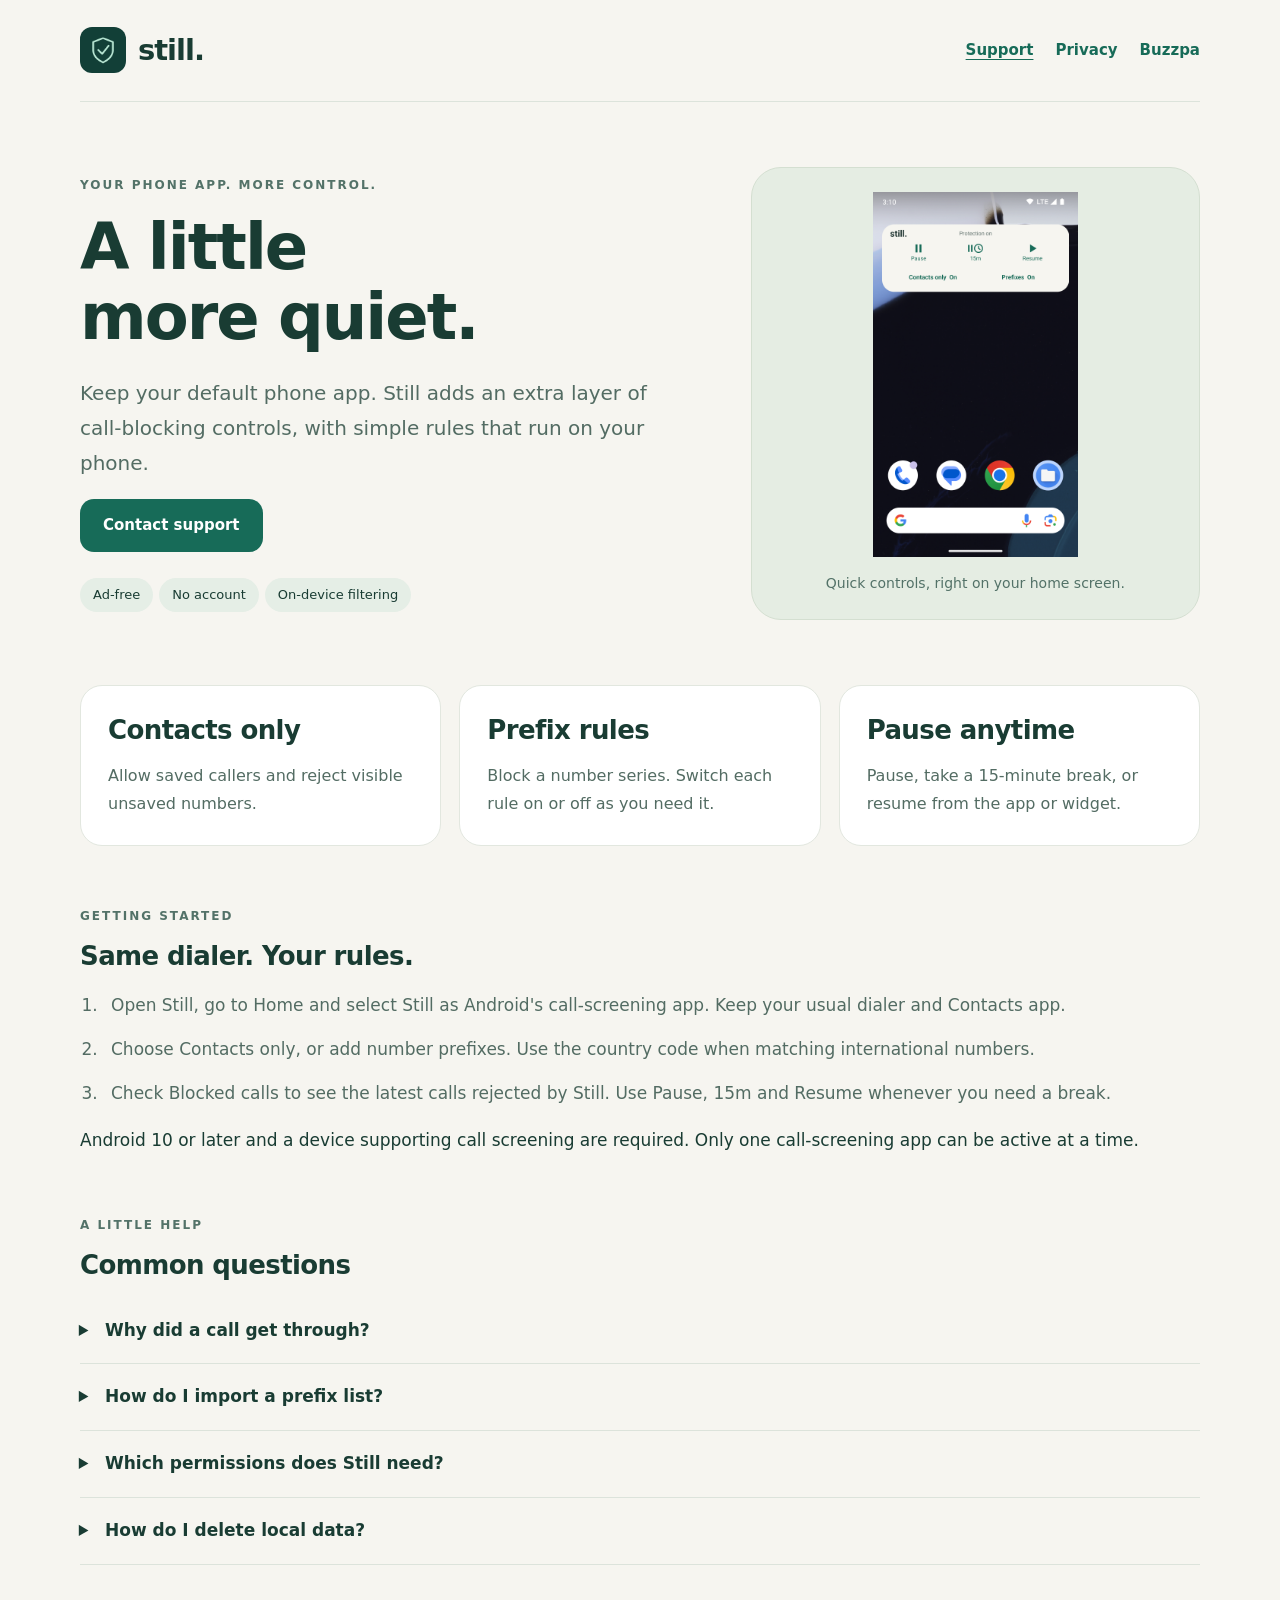
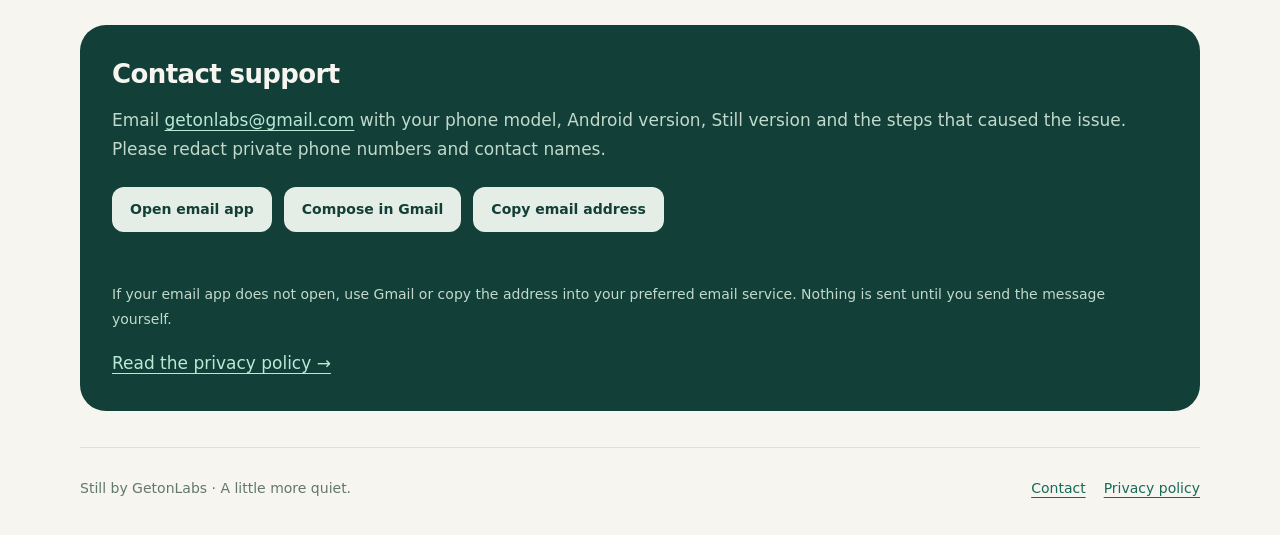
==== index.html @ 23f4f58e "Add Buzzpa support and privacy pages alongside Still" ====
<!doctype html>
<html lang="en"><head><meta charset="utf-8"><meta name="viewport" content="width=device-width,initial-scale=1">
<title>Still Support | GetonLabs</title><meta name="description" content="Still adds private, ad-free call-blocking controls alongside your usual phone app."><link rel="icon" href="assets/still-icon.png"><link rel="stylesheet" href="assets/site.css"></head>
<body><a class="skip" href="#main">Skip to content</a><div class="wrap"><header class="header"><a class="brand" href="index.html"><img src="assets/still-icon.png" alt="" width="46" height="46">still.</a><nav aria-label="Main navigation"><a href="index.html" aria-current="page">Support</a><a href="privacy-policy.html">Privacy</a><a href="buzzpa/">Buzzpa</a></nav></header><main id="main"><section class="hero"><div><div class="eyebrow">Your phone app. More control.</div><h1>A little<br>more quiet.</h1><p class="lead">Keep your default phone app. Still adds an extra layer of call-blocking controls, with simple rules that run on your phone.</p><a class="button" href="#support">Contact support</a><div style="margin-top:20px"><span class="pill">Ad-free</span><span class="pill">No account</span><span class="pill">On-device filtering</span></div></div><figure class="phone" style="margin:0"><img src="assets/widget.png" alt="Still on an Android home screen, with pause, 15-minute pause, resume and filtering switches in its widget." width="1080" height="1920"><figcaption><p>Quick controls, right on your home screen.</p></figcaption></figure></section>
<section class="cards" aria-label="Blocking controls"><article class="card"><h2>Contacts only</h2><p>Allow saved callers and reject visible unsaved numbers.</p></article><article class="card"><h2>Prefix rules</h2><p>Block a number series. Switch each rule on or off as you need it.</p></article><article class="card"><h2>Pause anytime</h2><p>Pause, take a 15-minute break, or resume from the app or widget.</p></article></section>
<section class="section"><div class="eyebrow">Getting started</div><h2 style="margin-top:12px">Same dialer. Your rules.</h2><ol class="steps"><li>Open Still, go to Home and select Still as Android's call-screening app. Keep your usual dialer and Contacts app.</li><li>Choose Contacts only, or add number prefixes. Use the country code when matching international numbers.</li><li>Check Blocked calls to see the latest calls rejected by Still. Use Pause, 15m and Resume whenever you need a break.</li></ol><p>Android 10 or later and a device supporting call screening are required. Only one call-screening app can be active at a time.</p></section>
<section class="section"><div class="eyebrow">A little help</div><h2 style="margin-top:12px">Common questions</h2>
<details><summary>Why did a call get through?</summary><p>Check that Still holds the call-screening role, protection is not paused, Prefix mode and the matching rule are enabled, and the number format matches. Hidden caller IDs are not evaluated. Saved contacts stay allowed unless you opt into applying prefixes to them; failed contact lookups allow the call.</p></details>
<details><summary>How do I import a prefix list?</summary><p>Use Import prefixes, or open a JSON attachment with Still. Review the entries before confirming. Enable all new prefixes is off by default. Importing never switches global Prefix mode on.</p></details>
<details><summary>Which permissions does Still need?</summary><p>Contacts access is optional for the number tester and saved-contact rules. Notification permission is optional for the control card. Still does not request Internet, storage, SMS or system call-log access.</p></details>
<details><summary>How do I delete local data?</summary><p>Clear blocked-call history in Calls, remove prefixes in Home, or clear Still's storage in Android Settings. Exported attachments must be deleted in the receiving app or folder.</p></details></section>
<section class="support-box" id="support" tabindex="-1"><h2>Contact support</h2><p>Email <a href="mailto:getonlabs@gmail.com">getonlabs@gmail.com</a> with your phone model, Android version, Still version and the steps that caused the issue. Please redact private phone numbers and contact names.</p><div class="contact-actions"><a href="mailto:getonlabs@gmail.com?subject=Still%20support">Open email app</a><a href="https://mail.google.com/mail/?view=cm&amp;fs=1&amp;to=getonlabs%40gmail.com&amp;su=Still%20support" target="_blank" rel="noopener noreferrer">Compose in Gmail</a><button type="button" id="copy-email">Copy email address</button></div><p class="contact-status" id="contact-status" role="status" aria-live="polite"></p><p class="contact-note">If your email app does not open, use Gmail or copy the address into your preferred email service. Nothing is sent until you send the message yourself.</p><a href="privacy-policy.html">Read the privacy policy →</a></section></main><script>
document.getElementById('copy-email').addEventListener('click', async () => {
 const status = document.getElementById('contact-status');
 try { await navigator.clipboard.writeText('getonlabs@gmail.com'); status.textContent = 'Email address copied.'; }
 catch { status.textContent = 'Please select and copy getonlabs@gmail.com above.'; }
});
</script><footer class="footer"><span>Still by GetonLabs · A little more quiet.</span><div><a href="index.html#support">Contact</a><a href="privacy-policy.html">Privacy policy</a></div></footer></div></body></html>
---- assets/site.css ----
*{box-sizing:border-box}html{scroll-behavior:smooth;scroll-padding-top:30px}body{margin:0;background:#f6f5f0;color:#193c33;font:17px/1.75 system-ui,-apple-system,BlinkMacSystemFont,"Segoe UI",sans-serif}a{color:#176b58;text-underline-offset:4px}a:hover{color:#0b493b}a:focus-visible,summary:focus-visible{outline:3px solid #176b58;outline-offset:5px;border-radius:4px}.wrap{width:min(1120px,calc(100% - 48px));margin:auto}.header{display:flex;align-items:center;justify-content:space-between;gap:24px;padding:25px 0;border-bottom:1px solid #dce3db}.brand{display:flex;align-items:center;gap:12px;text-decoration:none;color:#193c33;font-weight:750;font-size:29px;letter-spacing:-1px}.brand img{width:46px;height:46px;border-radius:12px}nav{display:flex;gap:22px;flex-wrap:wrap}nav a{text-decoration:none;font-size:15px;font-weight:600}nav a[aria-current=page]{text-decoration:underline}.eyebrow{font-size:12px;letter-spacing:2px;text-transform:uppercase;font-weight:700;color:#537268}.hero{display:grid;grid-template-columns:1.35fr 1fr;gap:64px;align-items:center;padding:65px 0}h1{font-size:clamp(38px,5.3vw,64px);line-height:1.1;letter-spacing:-2px;margin:16px 0 24px;font-weight:700}h2{font-size:26px;line-height:1.35;letter-spacing:-.6px;margin:0 0 14px}h3{font-size:19px;line-height:1.4;margin:0 0 10px}p{margin:0 0 18px}.lead{font-size:20px;color:#536c63;max-width:600px}.button{display:inline-flex;justify-content:center;align-items:center;background:#176b58;color:white;text-decoration:none;padding:13px 23px;border-radius:14px;font-weight:600;font-size:15px}.button:hover{background:#114d40;color:white}.pill{display:inline-block;background:#e5eee6;padding:6px 13px;border-radius:99px;font-size:13px;margin:6px 6px 0 0}.phone{background:#e5ede3;border:1px solid #d4dfd1;border-radius:30px;padding:24px;text-align:center}.phone img{max-width:100%;height:365px;object-fit:contain;border-radius:20px;display:block;margin:0 auto 14px}.phone p{font-size:14px;margin:0;color:#537268}.cards{display:grid;grid-template-columns:repeat(3,1fr);gap:18px;margin-bottom:60px}.card{background:white;border:1px solid #e2e7df;border-radius:22px;padding:27px}.card p{font-size:16px;color:#536c63;margin-bottom:0}.section{margin:0 0 60px}.steps{padding-left:23px;color:#536c63}.steps li{padding-left:8px;margin-bottom:14px}.support-box{background:#123f37;color:#f6f5f0;border-radius:26px;padding:32px;margin:36px 0}.support-box p{color:#c2d9cc}.support-box a{color:#bbE9d6;overflow-wrap:anywhere}.contact-actions{display:flex;flex-wrap:wrap;gap:12px;margin:22px 0 12px}.contact-actions a,.contact-actions button{font:600 14px/1.5 system-ui,sans-serif;color:#123f37;background:#e5eee6;border:0;border-radius:12px;padding:12px 18px;text-decoration:none;cursor:pointer}.contact-actions button:focus-visible{outline:3px solid #bbe9d6;outline-offset:4px}.support-box .contact-status{font-size:14px;min-height:24px;margin-bottom:14px}.support-box .contact-note{font-size:14px}details{border-bottom:1px solid #dce3db;padding:18px 0}summary{cursor:pointer;font-weight:650;list-style-position:outside;margin-left:18px;padding-left:7px}details p{margin:16px 0 0;color:#536c63;max-width:850px}.page-title{padding:55px 0 35px;max-width:830px}.page-title h1{font-size:clamp(36px,5vw,52px)}.policy-layout{display:grid;grid-template-columns:250px minmax(0,1fr);gap:60px;padding-bottom:50px}.toc{align-self:start;background:#e9efe6;border-radius:20px;padding:25px;position:sticky;top:24px}.toc h2{font-size:15px;margin-bottom:15px}.toc a{display:block;font-size:14px;line-height:1.5;margin:0 0 13px;text-decoration:none}.policy section{margin-bottom:40px;scroll-margin-top:30px}.policy p{color:#425e53;overflow-wrap:anywhere}.policy h2{font-size:25px}.policy-intro{border-left:3px solid #176b58;padding-left:20px;margin-bottom:35px}.footer{border-top:1px solid #dce3db;padding:28px 0 35px;display:flex;justify-content:space-between;gap:18px;font-size:14px;color:#63776d}.footer a{margin-left:18px}.skip{position:absolute;left:20px;top:-80px;background:white;padding:10px;z-index:2}.skip:focus{top:10px}@media(max-width:760px){.wrap{width:calc(100% - 36px)}.header{gap:15px;align-items:center}.brand{font-size:24px}.brand img{width:38px;height:38px}nav{gap:14px}nav a{font-size:13px}.hero{grid-template-columns:1fr;gap:30px;padding:42px 0}.hero h1{letter-spacing:-1.5px}.phone img{height:320px}.cards{grid-template-columns:1fr;gap:12px;margin-bottom:42px}.card{padding:23px}.policy-layout{grid-template-columns:1fr;gap:28px}.toc{position:static}.toc a{display:inline-block;margin:0 15px 10px 0}.page-title{padding-top:38px}.footer{flex-direction:column}.footer a{margin:0 18px 0 0}.support-box{padding:25px}.section{margin-bottom:42px}}@media(prefers-reduced-motion:reduce){html{scroll-behavior:auto}}
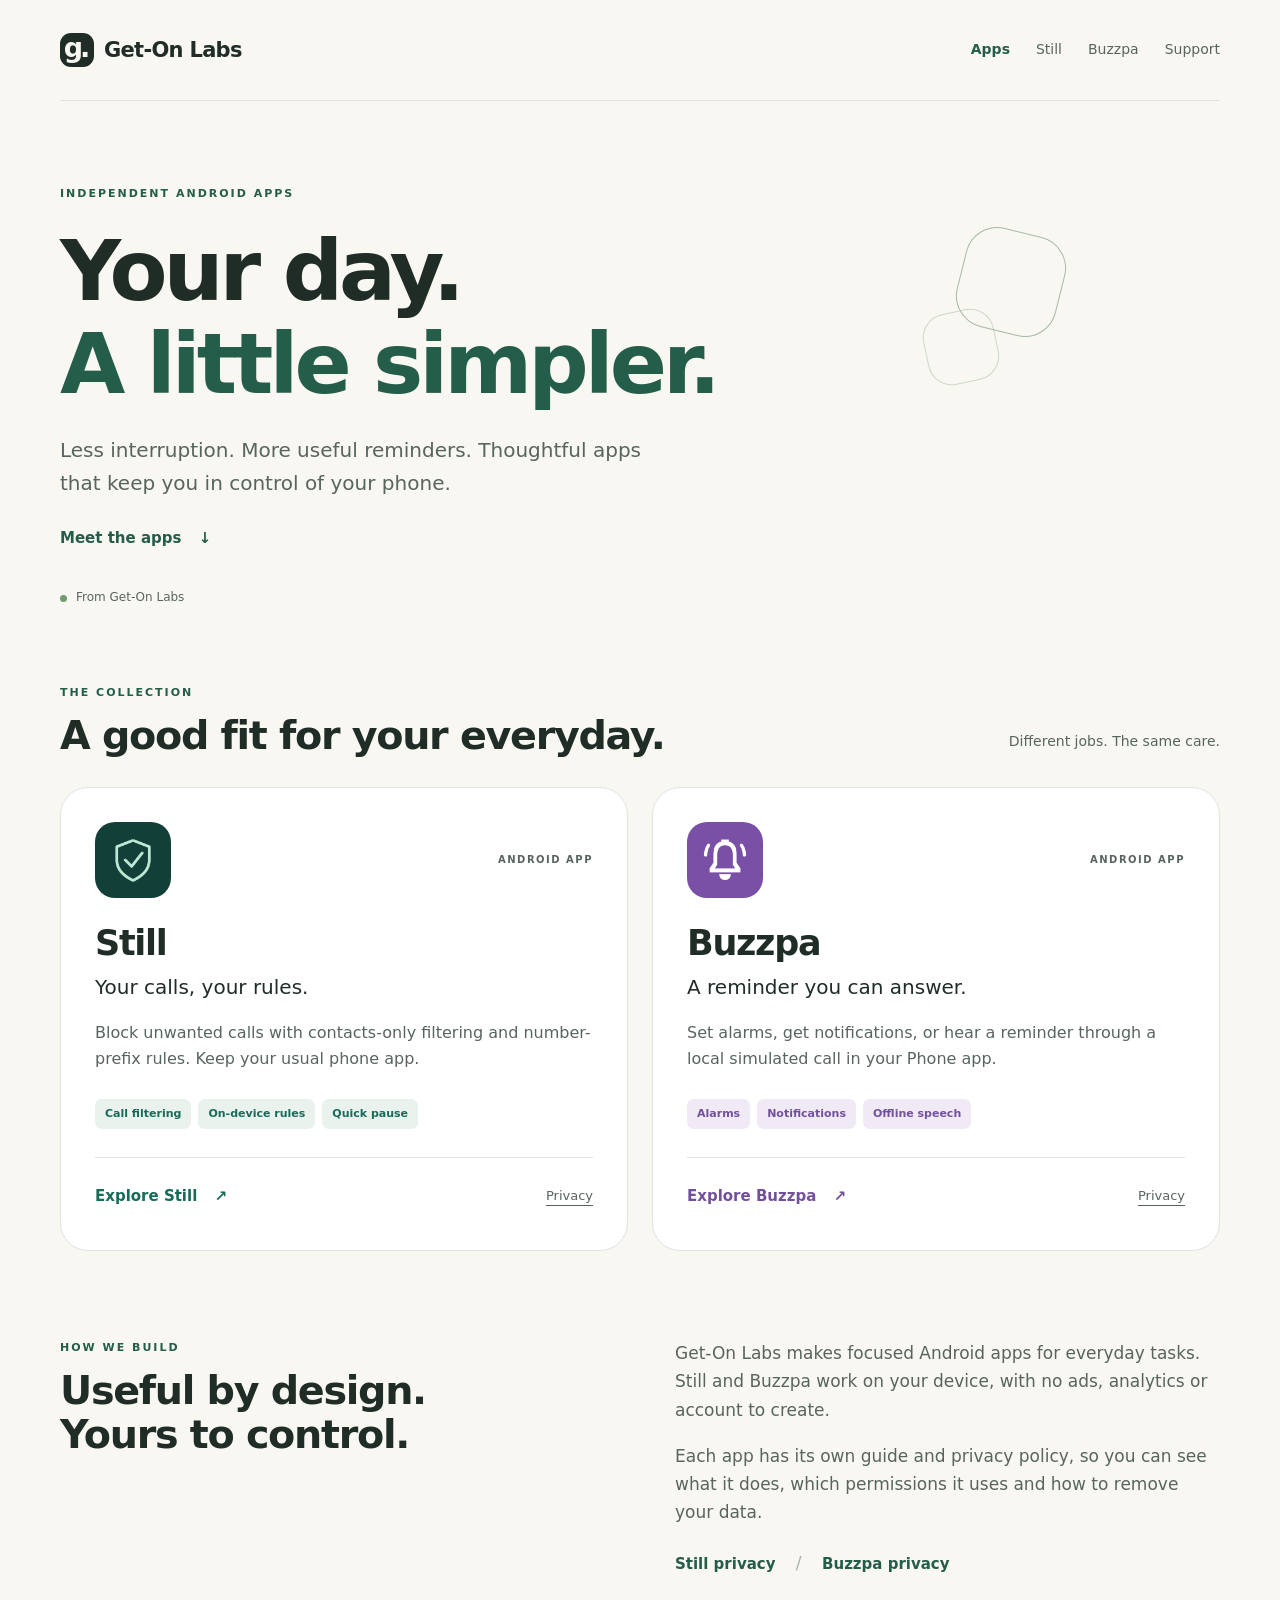
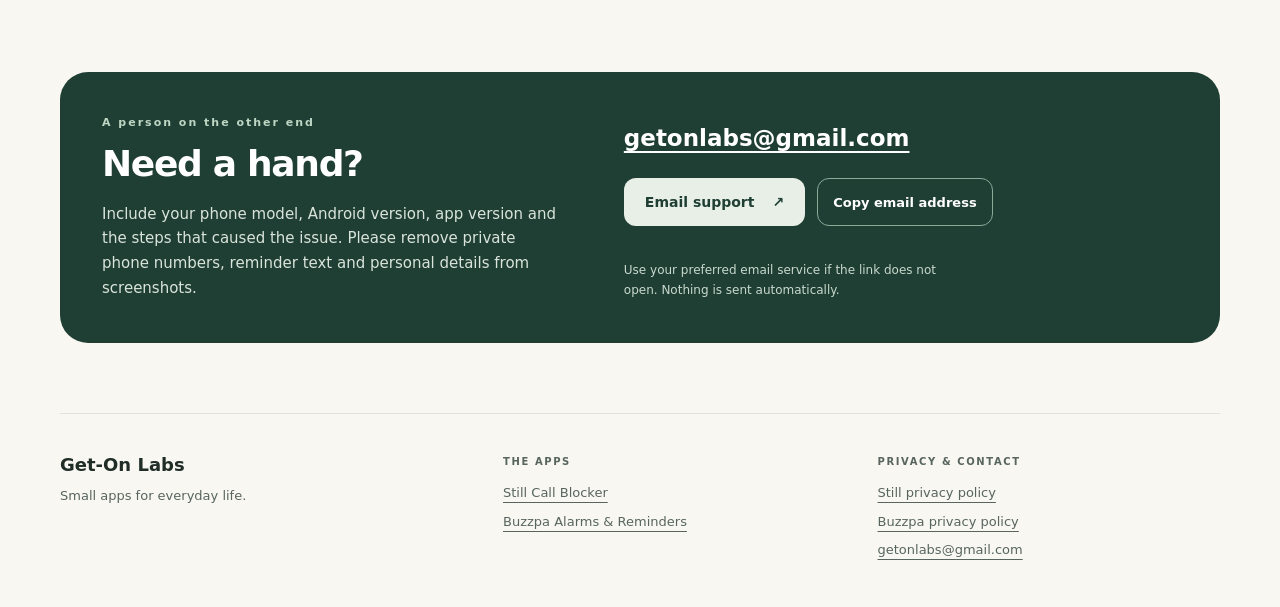
==== commit 6cf164cd: "Create Get-On Labs portfolio with dedicated app and privacy pages" ====
--- a/index.html
+++ b/index.html
@@ -1,18 +1,12 @@
 <!doctype html>
 <html lang="en"><head><meta charset="utf-8"><meta name="viewport" content="width=device-width,initial-scale=1">
-<title>Still Support | GetonLabs</title><meta name="description" content="Still adds private, ad-free call-blocking controls alongside your usual phone app."><link rel="icon" href="assets/still-icon.png"><link rel="stylesheet" href="assets/site.css"></head>
-<body><a class="skip" href="#main">Skip to content</a><div class="wrap"><header class="header"><a class="brand" href="index.html"><img src="assets/still-icon.png" alt="" width="46" height="46">still.</a><nav aria-label="Main navigation"><a href="index.html" aria-current="page">Support</a><a href="privacy-policy.html">Privacy</a><a href="buzzpa/">Buzzpa</a></nav></header><main id="main"><section class="hero"><div><div class="eyebrow">Your phone app. More control.</div><h1>A little<br>more quiet.</h1><p class="lead">Keep your default phone app. Still adds an extra layer of call-blocking controls, with simple rules that run on your phone.</p><a class="button" href="#support">Contact support</a><div style="margin-top:20px"><span class="pill">Ad-free</span><span class="pill">No account</span><span class="pill">On-device filtering</span></div></div><figure class="phone" style="margin:0"><img src="assets/widget.png" alt="Still on an Android home screen, with pause, 15-minute pause, resume and filtering switches in its widget." width="1080" height="1920"><figcaption><p>Quick controls, right on your home screen.</p></figcaption></figure></section>
-<section class="cards" aria-label="Blocking controls"><article class="card"><h2>Contacts only</h2><p>Allow saved callers and reject visible unsaved numbers.</p></article><article class="card"><h2>Prefix rules</h2><p>Block a number series. Switch each rule on or off as you need it.</p></article><article class="card"><h2>Pause anytime</h2><p>Pause, take a 15-minute break, or resume from the app or widget.</p></article></section>
-<section class="section"><div class="eyebrow">Getting started</div><h2 style="margin-top:12px">Same dialer. Your rules.</h2><ol class="steps"><li>Open Still, go to Home and select Still as Android's call-screening app. Keep your usual dialer and Contacts app.</li><li>Choose Contacts only, or add number prefixes. Use the country code when matching international numbers.</li><li>Check Blocked calls to see the latest calls rejected by Still. Use Pause, 15m and Resume whenever you need a break.</li></ol><p>Android 10 or later and a device supporting call screening are required. Only one call-screening app can be active at a time.</p></section>
-<section class="section"><div class="eyebrow">A little help</div><h2 style="margin-top:12px">Common questions</h2>
-<details><summary>Why did a call get through?</summary><p>Check that Still holds the call-screening role, protection is not paused, Prefix mode and the matching rule are enabled, and the number format matches. Hidden caller IDs are not evaluated. Saved contacts stay allowed unless you opt into applying prefixes to them; failed contact lookups allow the call.</p></details>
-<details><summary>How do I import a prefix list?</summary><p>Use Import prefixes, or open a JSON attachment with Still. Review the entries before confirming. Enable all new prefixes is off by default. Importing never switches global Prefix mode on.</p></details>
-<details><summary>Which permissions does Still need?</summary><p>Contacts access is optional for the number tester and saved-contact rules. Notification permission is optional for the control card. Still does not request Internet, storage, SMS or system call-log access.</p></details>
-<details><summary>How do I delete local data?</summary><p>Clear blocked-call history in Calls, remove prefixes in Home, or clear Still's storage in Android Settings. Exported attachments must be deleted in the receiving app or folder.</p></details></section>
-<section class="support-box" id="support" tabindex="-1"><h2>Contact support</h2><p>Email <a href="mailto:getonlabs@gmail.com">getonlabs@gmail.com</a> with your phone model, Android version, Still version and the steps that caused the issue. Please redact private phone numbers and contact names.</p><div class="contact-actions"><a href="mailto:getonlabs@gmail.com?subject=Still%20support">Open email app</a><a href="https://mail.google.com/mail/?view=cm&amp;fs=1&amp;to=getonlabs%40gmail.com&amp;su=Still%20support" target="_blank" rel="noopener noreferrer">Compose in Gmail</a><button type="button" id="copy-email">Copy email address</button></div><p class="contact-status" id="contact-status" role="status" aria-live="polite"></p><p class="contact-note">If your email app does not open, use Gmail or copy the address into your preferred email service. Nothing is sent until you send the message yourself.</p><a href="privacy-policy.html">Read the privacy policy →</a></section></main><script>
-document.getElementById('copy-email').addEventListener('click', async () => {
- const status = document.getElementById('contact-status');
- try { await navigator.clipboard.writeText('getonlabs@gmail.com'); status.textContent = 'Email address copied.'; }
- catch { status.textContent = 'Please select and copy getonlabs@gmail.com above.'; }
-});
-</script><footer class="footer"><span>Still by GetonLabs · A little more quiet.</span><div><a href="index.html#support">Contact</a><a href="privacy-policy.html">Privacy policy</a></div></footer></div></body></html>
+<title>Get-On Labs | Android Apps for Everyday Life</title><meta name="description" content="Meet Still Call Blocker and Buzzpa Alarms &amp; Reminders: focused Android apps from Get-On Labs, with on-device tools and no ads or accounts."><link rel="canonical" href="https://folvi.dpdns.org/">
+<meta property="og:type" content="website"><meta property="og:site_name" content="Get-On Labs"><meta property="og:title" content="Get-On Labs | Android Apps for Everyday Life"><meta property="og:description" content="Meet Still Call Blocker and Buzzpa Alarms &amp; Reminders: focused Android apps from Get-On Labs, with on-device tools and no ads or accounts."><meta property="og:url" content="https://folvi.dpdns.org/"><meta name="twitter:card" content="summary"><meta name="theme-color" content="#f8f7f2">
+<link rel="icon" href="/assets/labs-mark.svg" type="image/svg+xml"><link rel="stylesheet" href="/assets/portfolio.css">
+<script type="application/ld+json">{"@context": "https://schema.org", "@graph": [{"@type": "Organization", "@id": "https://folvi.dpdns.org/#organization", "name": "Get-On Labs", "url": "https://folvi.dpdns.org/", "email": "getonlabs@gmail.com"}, {"@type": "WebSite", "@id": "https://folvi.dpdns.org/#website", "name": "Get-On Labs", "url": "https://folvi.dpdns.org/", "publisher": {"@id": "https://folvi.dpdns.org/#organization"}}]}</script><script defer src="/assets/site.js"></script></head>
+<body data-app="labs"><a class="skip" href="#main">Skip to content</a><div class="wrap">
+<header class="header"><a class="brand" href="/" aria-label="Get-On Labs home"><span class="brand-mark" aria-hidden="true">g.</span>Get-On Labs</a><nav aria-label="Main navigation"><a href="/#apps" aria-current="page">Apps</a><a href="/still/">Still</a><a href="/buzzpa/">Buzzpa</a><a href="/#support">Support</a></nav></header>
+<main id="main"><section class="home-hero"><div class="eyebrow">INDEPENDENT ANDROID APPS</div><h1>Your day.<br><span>A little simpler.</span></h1><p class="lead">Less interruption. More useful reminders. Thoughtful apps that keep you in control of your phone.</p><a class="text-link" href="#apps">Meet the apps <span aria-hidden="true">↓</span></a><div class="hero-note"><span class="dot" aria-hidden="true"></span>From Get-On Labs</div></section>
+<section class="apps-section" id="apps" aria-labelledby="apps-title"><div class="section-heading"><div><span class="eyebrow">THE COLLECTION</span><h2 id="apps-title">A good fit for your everyday.</h2></div><p>Different jobs. The same care.</p></div><div class="app-grid"><article class="app-card still"><div class="app-card-top"><img src="/assets/still-icon.png" width="76" height="76" alt=""><span class="app-platform">ANDROID APP</span></div><h3>Still</h3><p class="app-subtitle">Your calls, your rules.</p><p>Block unwanted calls with contacts-only filtering and number-prefix rules. Keep your usual phone app.</p><ul class="tags" aria-label="Features"><li>Call filtering</li><li>On-device rules</li><li>Quick pause</li></ul><div class="app-card-links"><a class="text-link" href="/still/">Explore Still <span aria-hidden="true">↗</span></a><a href="/still/privacy-policy.html">Privacy</a></div></article><article class="app-card buzzpa"><div class="app-card-top"><img src="/assets/buzzpa-icon.png" width="76" height="76" alt=""><span class="app-platform">ANDROID APP</span></div><h3>Buzzpa</h3><p class="app-subtitle">A reminder you can answer.</p><p>Set alarms, get notifications, or hear a reminder through a local simulated call in your Phone app.</p><ul class="tags" aria-label="Features"><li>Alarms</li><li>Notifications</li><li>Offline speech</li></ul><div class="app-card-links"><a class="text-link" href="/buzzpa/">Explore Buzzpa <span aria-hidden="true">↗</span></a><a href="/buzzpa/privacy-policy.html">Privacy</a></div></article></div></section><section class="about" id="about"><div><span class="eyebrow">HOW WE BUILD</span><h2>Useful by design.<br>Yours to control.</h2></div><div><p>Get-On Labs makes focused Android apps for everyday tasks. Still and Buzzpa work on your device, with no ads, analytics or account to create.</p><p>Each app has its own guide and privacy policy, so you can see what it does, which permissions it uses and how to remove your data.</p><a class="text-link" href="/still/privacy-policy.html">Still privacy</a><span class="link-divider" aria-hidden="true"> / </span><a class="text-link" href="/buzzpa/privacy-policy.html">Buzzpa privacy</a></div></section><section class="support" id="support" aria-labelledby="support-title"><div><span class="eyebrow">A person on the other end</span><h2 id="support-title">Need a hand?</h2><p>Include your phone model, Android version, app version and the steps that caused the issue. Please remove private phone numbers, reminder text and personal details from screenshots.</p></div><div class="support-contact"><a class="email" href="mailto:getonlabs@gmail.com?subject=Get-On%20Labs%20support">getonlabs@gmail.com</a><div class="actions"><a class="button light" href="mailto:getonlabs@gmail.com?subject=Get-On%20Labs%20support">Email support <span aria-hidden="true">↗</span></a><button class="button ghost" type="button" data-copy-email>Copy email address</button></div><p class="email-status" role="status" aria-live="polite"></p><small>Use your preferred email service if the link does not open. Nothing is sent automatically.</small></div></section></main>
+<footer class="footer"><div><a class="footer-brand" href="/">Get-On Labs</a><p>Small apps for everyday life.</p></div><div><span class="footer-label">THE APPS</span><a href="/still/">Still Call Blocker</a><a href="/buzzpa/">Buzzpa Alarms &amp; Reminders</a></div><div><span class="footer-label">PRIVACY &amp; CONTACT</span><a href="/still/privacy-policy.html">Still privacy policy</a><a href="/buzzpa/privacy-policy.html">Buzzpa privacy policy</a><a href="mailto:getonlabs@gmail.com">getonlabs@gmail.com</a></div></footer>
+</div></body></html>
--- a/assets/portfolio.css
+++ b/assets/portfolio.css
@@ -0,0 +1,5 @@
+:root{color-scheme:light;--bg:#f8f7f2;--paper:#fff;--ink:#202d27;--muted:#58655e;--accent:#245d49;--tint:#edf2eb;--line:#dfe4dc;--radius:28px}*{box-sizing:border-box}html{scroll-behavior:smooth;scroll-padding-top:28px}body{margin:0;background:var(--bg);color:var(--ink);font:17px/1.65 system-ui,-apple-system,BlinkMacSystemFont,"Segoe UI",sans-serif;-webkit-font-smoothing:antialiased}body[data-app=still]{--accent:#176b58;--tint:#e9f2ec}body[data-app=buzzpa]{--accent:#73509c;--tint:#f0eaf7}a{color:var(--accent);text-underline-offset:5px}a:hover{text-decoration-thickness:2px}a:focus-visible,button:focus-visible,summary:focus-visible{outline:3px solid var(--accent);outline-offset:5px;border-radius:4px}img{max-width:100%;height:auto;display:block}button{font:inherit;cursor:pointer}.wrap{width:min(1160px,calc(100% - 80px));margin:auto}.header{display:flex;justify-content:space-between;align-items:center;gap:30px;padding:28px 0;border-bottom:1px solid var(--line)}.brand{display:inline-flex;align-items:center;gap:10px;color:var(--ink);font-size:21px;font-weight:720;text-decoration:none;letter-spacing:-.7px;white-space:nowrap}.brand-mark{display:grid;place-items:center;width:34px;height:34px;border-radius:11px;background:var(--ink);color:var(--bg);font-size:27px;line-height:1;padding-bottom:5px;letter-spacing:-3px;padding-right:3px}.header nav{display:flex;gap:26px;align-items:center}.header nav a{font-size:14px;min-height:44px;display:inline-flex;align-items:center;color:var(--muted);text-decoration:none}.header nav a:hover,.header nav a[aria-current=page]{color:var(--accent)}.header nav a[aria-current=page]{font-weight:750}.skip{position:absolute;left:20px;top:-100px;z-index:10;background:white;padding:12px}.skip:focus{top:10px}.eyebrow{display:block;font-size:11px;font-weight:750;letter-spacing:2px;color:var(--accent);line-height:1.6}h1,h2,h3,p,figure{margin:0}h1,h2,h3{line-height:1.1;letter-spacing:-1.3px;font-weight:650}h1{font-size:clamp(46px,6.6vw,86px);letter-spacing:-4px;margin:22px 0 24px}h1 span{color:var(--accent)}h2{font-size:clamp(29px,3.1vw,42px);margin:12px 0 18px}h3{font-size:35px;margin:26px 0 8px}p{margin-bottom:18px}.lead{font-size:20px;color:var(--muted);max-width:580px;line-height:1.65}.text-link{font-weight:650;font-size:15px;text-decoration:none;display:inline-block;padding:8px 0}.text-link span{padding-left:12px}.home-hero{position:relative;padding:84px 0 76px;max-width:800px}.home-hero h1{max-width:720px}.home-hero .lead{max-width:610px;margin-bottom:18px}.hero-note{display:flex;gap:9px;align-items:center;font-size:12px;color:var(--muted);margin-top:29px}.dot{width:7px;height:7px;background:#719b6d;border-radius:50%}.section-heading{display:flex;justify-content:space-between;align-items:flex-end;gap:28px;margin-bottom:30px}.section-heading h2{margin-bottom:0}.section-heading>p{font-size:14px;color:var(--muted);margin-bottom:4px}.apps-section{scroll-margin-top:30px}.app-grid{display:grid;grid-template-columns:1fr 1fr;gap:24px}.app-card{border:1px solid var(--line);background:var(--paper);padding:34px;border-radius:var(--radius);position:relative}.app-card.still{--accent:#176b58;--tint:#e9f2ec}.app-card.buzzpa{--accent:#73509c;--tint:#f0eaf7}.app-card-top{display:flex;align-items:center;justify-content:space-between;gap:20px}.app-card-top img{width:76px;height:76px;border-radius:20px}.app-platform{font-size:10px;letter-spacing:1.5px;color:var(--muted);font-weight:650}.app-card p{color:var(--muted);font-size:16px}.app-card .app-subtitle{font-size:20px;color:var(--ink);margin-bottom:16px}.tags{display:flex;flex-wrap:wrap;gap:7px;list-style:none;padding:0;margin:26px 0 28px}.tags li{font-size:11px;font-weight:600;color:var(--accent);background:var(--tint);padding:6px 10px;border-radius:7px}.app-card-links{display:flex;justify-content:space-between;align-items:center;padding-top:18px;border-top:1px solid var(--line)}.app-card-links>a:last-child{font-size:13px;color:var(--muted)}.about{display:grid;grid-template-columns:1fr 1fr;gap:70px;padding:88px 0}.about p{color:var(--muted);font-size:17px}.link-divider{color:#a9b2a9;margin:0 15px}.support{display:grid;grid-template-columns:1fr 1.2fr;gap:60px;background:#203f34;color:#fff;border-radius:var(--radius);padding:42px;margin:0 0 70px}.support .eyebrow{color:#bed6c4}.support h2{font-size:36px}.support p{font-size:15px;color:#d9e4dc;margin-bottom:0}.support a{color:#fff}.support .email{font-size:clamp(17px,2vw,23px);font-weight:550;display:inline-block;margin:6px 0 20px;overflow-wrap:anywhere}.support .email-status{min-height:25px;font-size:13px;margin:10px 0 0;color:#c9e9d2}.support small{display:block;max-width:42ch;font-size:12px;color:#c9d9cf;line-height:1.6}.actions{display:flex;flex-wrap:wrap;gap:12px;align-items:center}.button{display:inline-flex;gap:18px;align-items:center;justify-content:center;min-height:48px;padding:12px 20px;border:1px solid transparent;border-radius:12px;font-size:14px;font-weight:650;line-height:1.5;text-decoration:none;background:var(--accent);color:#fff}.button:hover{filter:brightness(.94);text-decoration:none}.button.light{background:#e7efe7;color:#203f34}.button.ghost{border-color:#8ca99a;background:transparent;color:#fff;font-size:13px;padding-left:15px;padding-right:15px}.plain-action{font-size:14px;font-weight:600;text-decoration:none;padding:12px 0}.footer{border-top:1px solid var(--line);padding:36px 0 40px;display:grid;grid-template-columns:1.2fr 1fr 1fr;gap:32px}.footer-brand{font-size:18px;font-weight:700;color:var(--ink);text-decoration:none}.footer p{color:var(--muted);font-size:13px;margin:6px 0}.footer-label{display:block;font-size:10px;letter-spacing:1.6px;font-weight:700;color:var(--muted);margin:4px 0 12px}.footer>div>a:not(.footer-brand){display:block;font-size:13px;margin:7px 0;color:var(--muted);overflow-wrap:anywhere}.app-hero{display:grid;grid-template-columns:1.25fr .75fr;align-items:center;gap:70px;padding:45px 0 70px}.app-hero h1{font-size:clamp(43px,5.8vw,72px);letter-spacing:-3px}.app-hero .lead{font-size:18px;margin-bottom:26px}.back-link{display:inline-block;font-size:13px;font-weight:600;text-decoration:none;color:var(--muted);margin-bottom:32px}.app-identity{display:flex;align-items:center;gap:15px}.app-identity img{width:60px;height:60px;border-radius:16px}.app-identity .eyebrow{font-size:10px;letter-spacing:1.3px;max-width:30ch}.fine-print{font-size:11px;color:var(--muted);margin:18px 0 0;line-height:1.9}.app-visual{border:1px solid var(--line);border-radius:32px;padding:24px;background:var(--tint);max-width:380px;width:100%;justify-self:end;box-shadow:0 24px 45px -32px #183c2c55}.app-visual img{max-height:410px;width:auto;max-width:100%;border-radius:16px;margin:0 auto;object-fit:contain}.app-visual figcaption{text-align:center;font-size:12px;color:var(--muted);margin-top:20px;line-height:1.6}.feature-grid{display:grid;grid-template-columns:repeat(3,1fr);gap:34px;border-top:1px solid var(--line);border-bottom:1px solid var(--line);padding:40px 0}.feature-number{font-size:11px;color:var(--accent);font-weight:650;letter-spacing:1px}.feature-grid h2{font-size:24px;letter-spacing:-.7px;line-height:1.25;margin:14px 0}.feature-grid p{font-size:15px;color:var(--muted);margin-bottom:0}.guide{display:grid;grid-template-columns:1fr 1.2fr;gap:90px;padding:80px 0}.guide>div>p{max-width:32ch;color:var(--muted);font-size:15px}.steps{list-style:none;counter-reset:steps;padding:0;margin:0}.steps li{counter-increment:steps;position:relative;padding:0 0 25px 45px}.steps li:before{content:counter(steps);position:absolute;left:0;top:0;border:1px solid var(--line);border-radius:50%;width:28px;height:28px;display:grid;place-items:center;font-size:12px;color:var(--accent)}.steps strong{font-size:16px;font-weight:650}.steps p{font-size:15px;color:var(--muted);margin:7px 0 0}.steps li:last-child{padding-bottom:0}.faq-section{padding-bottom:65px}.faq-section .section-heading{margin-bottom:24px}details{border-bottom:1px solid var(--line);padding:19px 0}summary{cursor:pointer;font-weight:600;font-size:16px;padding-right:15px}details p{font-size:15px;color:var(--muted);max-width:85ch;margin:16px 0 0}.policy-title{padding:48px 0 36px}.policy-title .back-link,.policy-document .back-link{margin-bottom:10px}.policy-title h1,.policy-document h1{font-size:clamp(34px,4.5vw,52px);letter-spacing:-2px}.policy-title p{font-size:15px;color:var(--muted);max-width:80ch}.legacy-note{padding:15px 18px;background:var(--tint);border-radius:12px}.policy-layout{display:grid;grid-template-columns:245px 1fr;gap:65px;padding-bottom:60px}.toc{align-self:start;position:sticky;top:25px;background:var(--tint);padding:25px;border-radius:18px}.toc h2{font-size:16px;letter-spacing:0;margin:0 0 18px}.toc a{display:block;font-size:12px;text-decoration:none;margin:13px 0;line-height:1.6}.policy section{margin:0 0 34px}.policy h2,.policy-document h2{font-size:24px;letter-spacing:-.6px;line-height:1.3;margin:0 0 14px}.policy p,.policy-document p,.policy-document li{color:var(--muted);font-size:15px;overflow-wrap:anywhere}.policy-document{max-width:850px;padding:48px 0 65px}.policy-document h2{margin-top:34px}.policy-document h1{margin-top:20px}.support :focus-visible{outline-color:#e7efe7}
+@media(min-width:1200px){.home-hero:after{content:"";position:absolute;left:900px;top:130px;width:100px;height:100px;border:1px solid #a8b8a8;border-radius:32px;transform:rotate(14deg)}.home-hero:before{content:"";position:absolute;left:865px;top:210px;width:70px;height:70px;border:1px solid #ced7ca;border-radius:24px;transform:rotate(-12deg)}}
+@media(max-width:900px){.wrap{width:calc(100% - 48px)}.app-hero{gap:35px;grid-template-columns:1.15fr .85fr}.app-hero h1{font-size:54px}.app-visual{padding:16px}.app-visual img{max-height:360px}.support{gap:30px;padding:30px}.support .actions{align-items:stretch;flex-direction:column}.about{gap:40px}.guide{gap:45px}.policy-layout{grid-template-columns:200px 1fr;gap:35px}}
+@media(max-width:650px){.wrap{width:calc(100% - 36px)}.header{flex-direction:column;align-items:flex-start;gap:10px;padding:20px 0 12px}.header nav{width:100%;justify-content:space-between;gap:16px}.header nav a{font-size:13px}.brand{font-size:20px}.home-hero{padding:48px 0 50px}h1{font-size:49px;letter-spacing:-2.5px}.lead{font-size:18px}.hero-note{margin-top:18px}.section-heading{display:block;margin-bottom:24px}.section-heading>p{margin:12px 0 0}.section-heading>.text-link{margin-top:12px}.app-grid{grid-template-columns:1fr;gap:18px}.app-card{padding:26px}.app-card h3{margin-top:22px}.about{grid-template-columns:1fr;gap:16px;padding:55px 0}.about h2{margin-bottom:0}.support{grid-template-columns:1fr;gap:20px;padding:26px;margin-bottom:45px}.support h2{margin:10px 0 14px;font-size:32px}.support .actions{flex-direction:row;align-items:center;gap:10px}.support .email{font-size:19px}.footer{grid-template-columns:1fr 1fr;gap:26px 18px;padding:28px 0}.footer>div:first-child{grid-column:1/-1}.footer>div>a:not(.footer-brand){font-size:12px}.footer-label{font-size:9px;letter-spacing:1.2px}.app-hero{grid-template-columns:1fr;gap:30px;padding:30px 0 45px}.app-hero h1{font-size:49px;letter-spacing:-2.5px}.app-hero .back-link{margin-bottom:26px}.app-identity .eyebrow{font-size:9px}.app-hero .lead{font-size:17px}.app-visual{justify-self:center;max-width:340px;padding:20px}.app-visual img{max-height:340px}.feature-grid{grid-template-columns:1fr;gap:25px;padding:30px 0}.feature-grid article{position:relative;padding-left:35px}.feature-number{position:absolute;left:0;top:5px}.feature-grid h2{margin:0 0 10px}.guide{grid-template-columns:1fr;gap:25px;padding:45px 0}.guide h2{margin-bottom:14px}.faq-section{padding-bottom:45px}.policy-layout{grid-template-columns:1fr;gap:30px}.toc{position:static;padding:20px}.toc a{display:inline-block;margin:5px 16px 5px 0}.policy-title{padding:30px 0 20px}.policy-title h1,.policy-document h1{font-size:37px}.policy-document{padding-top:30px}.policy p,.policy-document p{font-size:15px}}
+@media(prefers-reduced-motion:reduce){html{scroll-behavior:auto}}
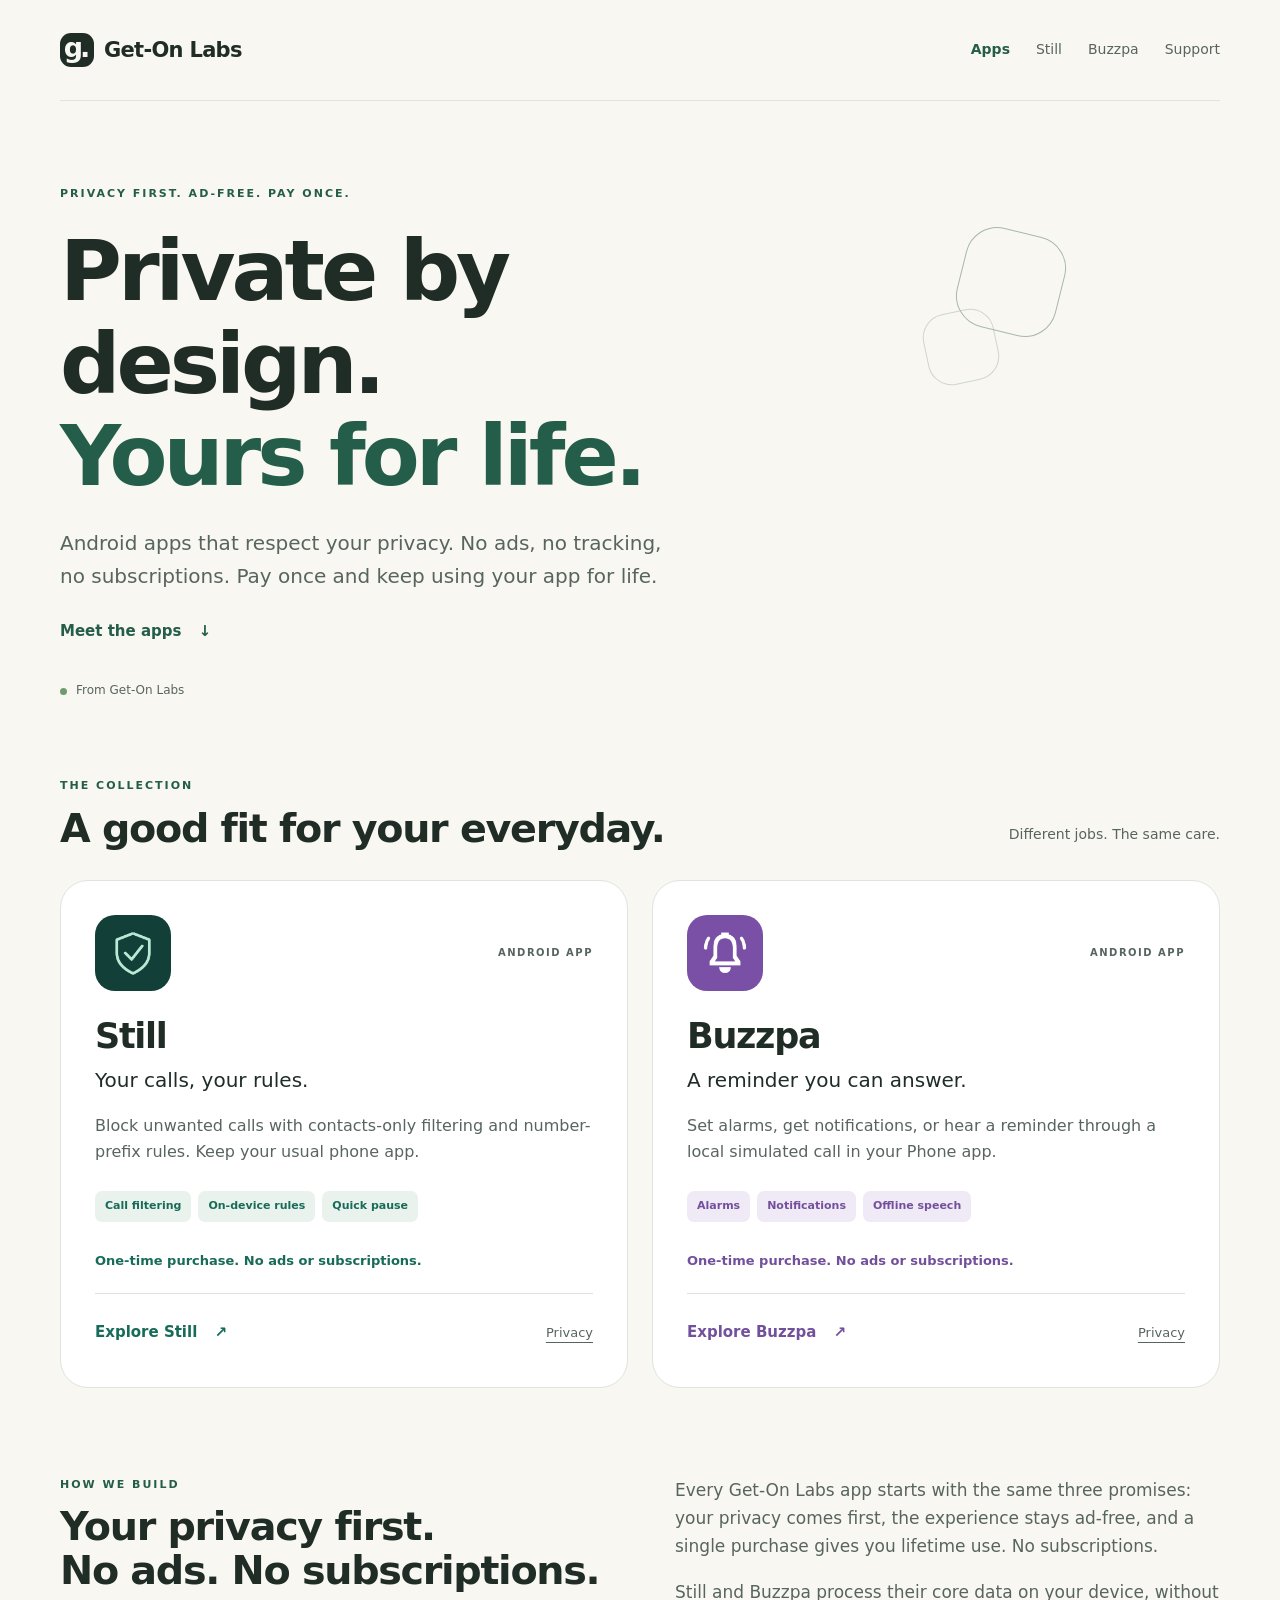
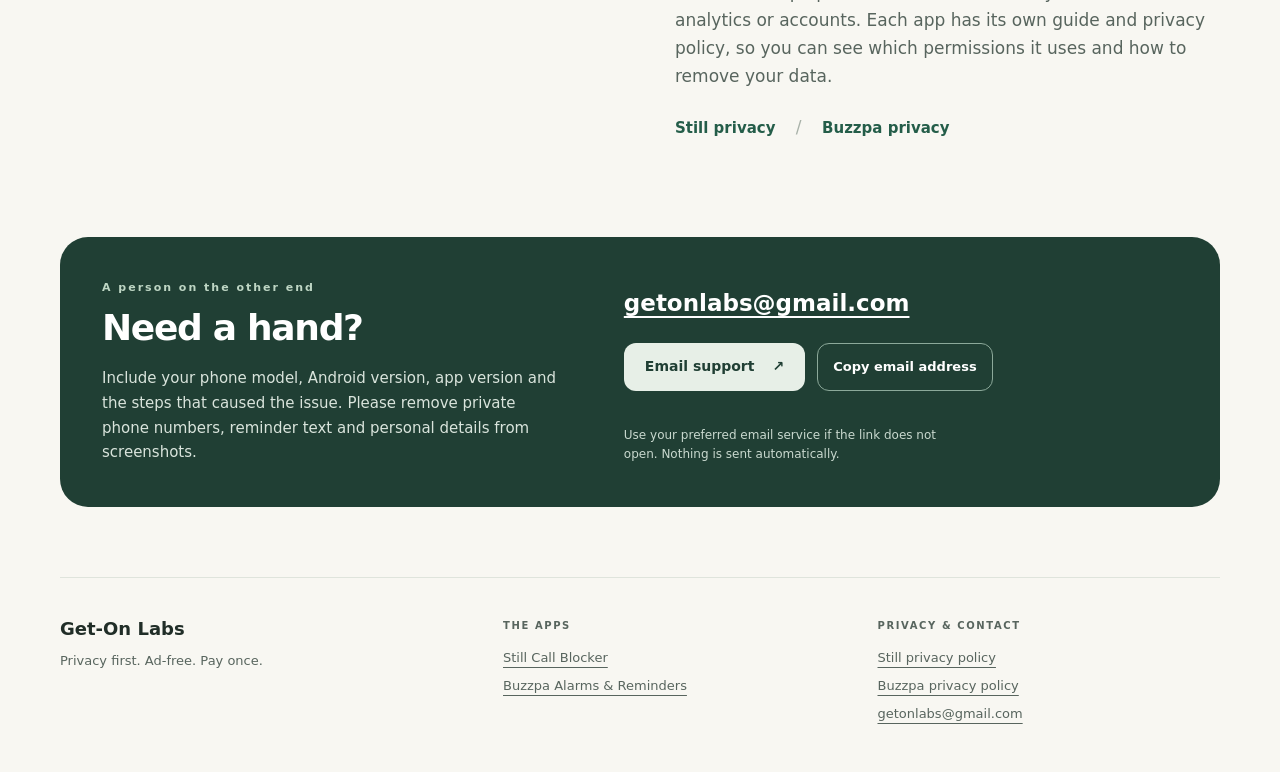
==== commit fa33550b: "Emphasize privacy, no ads and pay-once lifetime use" ====
--- a/index.html
+++ b/index.html
@@ -1,12 +1,12 @@
 <!doctype html>
 <html lang="en"><head><meta charset="utf-8"><meta name="viewport" content="width=device-width,initial-scale=1">
-<title>Get-On Labs | Android Apps for Everyday Life</title><meta name="description" content="Meet Still Call Blocker and Buzzpa Alarms &amp; Reminders: focused Android apps from Get-On Labs, with on-device tools and no ads or accounts."><link rel="canonical" href="https://folvi.dpdns.org/">
-<meta property="og:type" content="website"><meta property="og:site_name" content="Get-On Labs"><meta property="og:title" content="Get-On Labs | Android Apps for Everyday Life"><meta property="og:description" content="Meet Still Call Blocker and Buzzpa Alarms &amp; Reminders: focused Android apps from Get-On Labs, with on-device tools and no ads or accounts."><meta property="og:url" content="https://folvi.dpdns.org/"><meta name="twitter:card" content="summary"><meta name="theme-color" content="#f8f7f2">
+<title>Get-On Labs | Private, Ad-Free Android Apps</title><meta name="description" content="Privacy-first Android apps from Get-On Labs. Discover Still Call Blocker and Buzzpa. No ads or subscriptions. Pay once for lifetime use."><link rel="canonical" href="https://folvi.dpdns.org/">
+<meta property="og:type" content="website"><meta property="og:site_name" content="Get-On Labs"><meta property="og:title" content="Get-On Labs | Private, Ad-Free Android Apps"><meta property="og:description" content="Privacy-first Android apps from Get-On Labs. Discover Still Call Blocker and Buzzpa. No ads or subscriptions. Pay once for lifetime use."><meta property="og:url" content="https://folvi.dpdns.org/"><meta name="twitter:card" content="summary"><meta name="theme-color" content="#f8f7f2">
 <link rel="icon" href="/assets/labs-mark.svg" type="image/svg+xml"><link rel="stylesheet" href="/assets/portfolio.css">
 <script type="application/ld+json">{"@context": "https://schema.org", "@graph": [{"@type": "Organization", "@id": "https://folvi.dpdns.org/#organization", "name": "Get-On Labs", "url": "https://folvi.dpdns.org/", "email": "getonlabs@gmail.com"}, {"@type": "WebSite", "@id": "https://folvi.dpdns.org/#website", "name": "Get-On Labs", "url": "https://folvi.dpdns.org/", "publisher": {"@id": "https://folvi.dpdns.org/#organization"}}]}</script><script defer src="/assets/site.js"></script></head>
 <body data-app="labs"><a class="skip" href="#main">Skip to content</a><div class="wrap">
 <header class="header"><a class="brand" href="/" aria-label="Get-On Labs home"><span class="brand-mark" aria-hidden="true">g.</span>Get-On Labs</a><nav aria-label="Main navigation"><a href="/#apps" aria-current="page">Apps</a><a href="/still/">Still</a><a href="/buzzpa/">Buzzpa</a><a href="/#support">Support</a></nav></header>
-<main id="main"><section class="home-hero"><div class="eyebrow">INDEPENDENT ANDROID APPS</div><h1>Your day.<br><span>A little simpler.</span></h1><p class="lead">Less interruption. More useful reminders. Thoughtful apps that keep you in control of your phone.</p><a class="text-link" href="#apps">Meet the apps <span aria-hidden="true">↓</span></a><div class="hero-note"><span class="dot" aria-hidden="true"></span>From Get-On Labs</div></section>
-<section class="apps-section" id="apps" aria-labelledby="apps-title"><div class="section-heading"><div><span class="eyebrow">THE COLLECTION</span><h2 id="apps-title">A good fit for your everyday.</h2></div><p>Different jobs. The same care.</p></div><div class="app-grid"><article class="app-card still"><div class="app-card-top"><img src="/assets/still-icon.png" width="76" height="76" alt=""><span class="app-platform">ANDROID APP</span></div><h3>Still</h3><p class="app-subtitle">Your calls, your rules.</p><p>Block unwanted calls with contacts-only filtering and number-prefix rules. Keep your usual phone app.</p><ul class="tags" aria-label="Features"><li>Call filtering</li><li>On-device rules</li><li>Quick pause</li></ul><div class="app-card-links"><a class="text-link" href="/still/">Explore Still <span aria-hidden="true">↗</span></a><a href="/still/privacy-policy.html">Privacy</a></div></article><article class="app-card buzzpa"><div class="app-card-top"><img src="/assets/buzzpa-icon.png" width="76" height="76" alt=""><span class="app-platform">ANDROID APP</span></div><h3>Buzzpa</h3><p class="app-subtitle">A reminder you can answer.</p><p>Set alarms, get notifications, or hear a reminder through a local simulated call in your Phone app.</p><ul class="tags" aria-label="Features"><li>Alarms</li><li>Notifications</li><li>Offline speech</li></ul><div class="app-card-links"><a class="text-link" href="/buzzpa/">Explore Buzzpa <span aria-hidden="true">↗</span></a><a href="/buzzpa/privacy-policy.html">Privacy</a></div></article></div></section><section class="about" id="about"><div><span class="eyebrow">HOW WE BUILD</span><h2>Useful by design.<br>Yours to control.</h2></div><div><p>Get-On Labs makes focused Android apps for everyday tasks. Still and Buzzpa work on your device, with no ads, analytics or account to create.</p><p>Each app has its own guide and privacy policy, so you can see what it does, which permissions it uses and how to remove your data.</p><a class="text-link" href="/still/privacy-policy.html">Still privacy</a><span class="link-divider" aria-hidden="true"> / </span><a class="text-link" href="/buzzpa/privacy-policy.html">Buzzpa privacy</a></div></section><section class="support" id="support" aria-labelledby="support-title"><div><span class="eyebrow">A person on the other end</span><h2 id="support-title">Need a hand?</h2><p>Include your phone model, Android version, app version and the steps that caused the issue. Please remove private phone numbers, reminder text and personal details from screenshots.</p></div><div class="support-contact"><a class="email" href="mailto:getonlabs@gmail.com?subject=Get-On%20Labs%20support">getonlabs@gmail.com</a><div class="actions"><a class="button light" href="mailto:getonlabs@gmail.com?subject=Get-On%20Labs%20support">Email support <span aria-hidden="true">↗</span></a><button class="button ghost" type="button" data-copy-email>Copy email address</button></div><p class="email-status" role="status" aria-live="polite"></p><small>Use your preferred email service if the link does not open. Nothing is sent automatically.</small></div></section></main>
-<footer class="footer"><div><a class="footer-brand" href="/">Get-On Labs</a><p>Small apps for everyday life.</p></div><div><span class="footer-label">THE APPS</span><a href="/still/">Still Call Blocker</a><a href="/buzzpa/">Buzzpa Alarms &amp; Reminders</a></div><div><span class="footer-label">PRIVACY &amp; CONTACT</span><a href="/still/privacy-policy.html">Still privacy policy</a><a href="/buzzpa/privacy-policy.html">Buzzpa privacy policy</a><a href="mailto:getonlabs@gmail.com">getonlabs@gmail.com</a></div></footer>
+<main id="main"><section class="home-hero"><div class="eyebrow">PRIVACY FIRST. AD-FREE. PAY ONCE.</div><h1>Private by design.<br><span>Yours for life.</span></h1><p class="lead">Android apps that respect your privacy. No ads, no tracking, no subscriptions. Pay once and keep using your app for life.</p><a class="text-link" href="#apps">Meet the apps <span aria-hidden="true">↓</span></a><div class="hero-note"><span class="dot" aria-hidden="true"></span>From Get-On Labs</div></section>
+<section class="apps-section" id="apps" aria-labelledby="apps-title"><div class="section-heading"><div><span class="eyebrow">THE COLLECTION</span><h2 id="apps-title">A good fit for your everyday.</h2></div><p>Different jobs. The same care.</p></div><div class="app-grid"><article class="app-card still"><div class="app-card-top"><img src="/assets/still-icon.png" width="76" height="76" alt=""><span class="app-platform">ANDROID APP</span></div><h3>Still</h3><p class="app-subtitle">Your calls, your rules.</p><p>Block unwanted calls with contacts-only filtering and number-prefix rules. Keep your usual phone app.</p><ul class="tags" aria-label="Features"><li>Call filtering</li><li>On-device rules</li><li>Quick pause</li></ul><p class="purchase-note">One-time purchase. No ads or subscriptions.</p><div class="app-card-links"><a class="text-link" href="/still/">Explore Still <span aria-hidden="true">↗</span></a><a href="/still/privacy-policy.html">Privacy</a></div></article><article class="app-card buzzpa"><div class="app-card-top"><img src="/assets/buzzpa-icon.png" width="76" height="76" alt=""><span class="app-platform">ANDROID APP</span></div><h3>Buzzpa</h3><p class="app-subtitle">A reminder you can answer.</p><p>Set alarms, get notifications, or hear a reminder through a local simulated call in your Phone app.</p><ul class="tags" aria-label="Features"><li>Alarms</li><li>Notifications</li><li>Offline speech</li></ul><p class="purchase-note">One-time purchase. No ads or subscriptions.</p><div class="app-card-links"><a class="text-link" href="/buzzpa/">Explore Buzzpa <span aria-hidden="true">↗</span></a><a href="/buzzpa/privacy-policy.html">Privacy</a></div></article></div></section><section class="about" id="about"><div><span class="eyebrow">HOW WE BUILD</span><h2>Your privacy first.<br>No ads. No subscriptions.</h2></div><div><p>Every Get-On Labs app starts with the same three promises: your privacy comes first, the experience stays ad-free, and a single purchase gives you lifetime use. No subscriptions.</p><p>Still and Buzzpa process their core data on your device, without analytics or accounts. Each app has its own guide and privacy policy, so you can see which permissions it uses and how to remove your data.</p><a class="text-link" href="/still/privacy-policy.html">Still privacy</a><span class="link-divider" aria-hidden="true"> / </span><a class="text-link" href="/buzzpa/privacy-policy.html">Buzzpa privacy</a></div></section><section class="support" id="support" aria-labelledby="support-title"><div><span class="eyebrow">A person on the other end</span><h2 id="support-title">Need a hand?</h2><p>Include your phone model, Android version, app version and the steps that caused the issue. Please remove private phone numbers, reminder text and personal details from screenshots.</p></div><div class="support-contact"><a class="email" href="mailto:getonlabs@gmail.com?subject=Get-On%20Labs%20support">getonlabs@gmail.com</a><div class="actions"><a class="button light" href="mailto:getonlabs@gmail.com?subject=Get-On%20Labs%20support">Email support <span aria-hidden="true">↗</span></a><button class="button ghost" type="button" data-copy-email>Copy email address</button></div><p class="email-status" role="status" aria-live="polite"></p><small>Use your preferred email service if the link does not open. Nothing is sent automatically.</small></div></section></main>
+<footer class="footer"><div><a class="footer-brand" href="/">Get-On Labs</a><p>Privacy first. Ad-free. Pay once.</p></div><div><span class="footer-label">THE APPS</span><a href="/still/">Still Call Blocker</a><a href="/buzzpa/">Buzzpa Alarms &amp; Reminders</a></div><div><span class="footer-label">PRIVACY &amp; CONTACT</span><a href="/still/privacy-policy.html">Still privacy policy</a><a href="/buzzpa/privacy-policy.html">Buzzpa privacy policy</a><a href="mailto:getonlabs@gmail.com">getonlabs@gmail.com</a></div></footer>
 </div></body></html>
--- a/assets/portfolio.css
+++ b/assets/portfolio.css
@@ -3,3 +3,5 @@
 @media(max-width:900px){.wrap{width:calc(100% - 48px)}.app-hero{gap:35px;grid-template-columns:1.15fr .85fr}.app-hero h1{font-size:54px}.app-visual{padding:16px}.app-visual img{max-height:360px}.support{gap:30px;padding:30px}.support .actions{align-items:stretch;flex-direction:column}.about{gap:40px}.guide{gap:45px}.policy-layout{grid-template-columns:200px 1fr;gap:35px}}
 @media(max-width:650px){.wrap{width:calc(100% - 36px)}.header{flex-direction:column;align-items:flex-start;gap:10px;padding:20px 0 12px}.header nav{width:100%;justify-content:space-between;gap:16px}.header nav a{font-size:13px}.brand{font-size:20px}.home-hero{padding:48px 0 50px}h1{font-size:49px;letter-spacing:-2.5px}.lead{font-size:18px}.hero-note{margin-top:18px}.section-heading{display:block;margin-bottom:24px}.section-heading>p{margin:12px 0 0}.section-heading>.text-link{margin-top:12px}.app-grid{grid-template-columns:1fr;gap:18px}.app-card{padding:26px}.app-card h3{margin-top:22px}.about{grid-template-columns:1fr;gap:16px;padding:55px 0}.about h2{margin-bottom:0}.support{grid-template-columns:1fr;gap:20px;padding:26px;margin-bottom:45px}.support h2{margin:10px 0 14px;font-size:32px}.support .actions{flex-direction:row;align-items:center;gap:10px}.support .email{font-size:19px}.footer{grid-template-columns:1fr 1fr;gap:26px 18px;padding:28px 0}.footer>div:first-child{grid-column:1/-1}.footer>div>a:not(.footer-brand){font-size:12px}.footer-label{font-size:9px;letter-spacing:1.2px}.app-hero{grid-template-columns:1fr;gap:30px;padding:30px 0 45px}.app-hero h1{font-size:49px;letter-spacing:-2.5px}.app-hero .back-link{margin-bottom:26px}.app-identity .eyebrow{font-size:9px}.app-hero .lead{font-size:17px}.app-visual{justify-self:center;max-width:340px;padding:20px}.app-visual img{max-height:340px}.feature-grid{grid-template-columns:1fr;gap:25px;padding:30px 0}.feature-grid article{position:relative;padding-left:35px}.feature-number{position:absolute;left:0;top:5px}.feature-grid h2{margin:0 0 10px}.guide{grid-template-columns:1fr;gap:25px;padding:45px 0}.guide h2{margin-bottom:14px}.faq-section{padding-bottom:45px}.policy-layout{grid-template-columns:1fr;gap:30px}.toc{position:static;padding:20px}.toc a{display:inline-block;margin:5px 16px 5px 0}.policy-title{padding:30px 0 20px}.policy-title h1,.policy-document h1{font-size:37px}.policy-document{padding-top:30px}.policy p,.policy-document p{font-size:15px}}
 @media(prefers-reduced-motion:reduce){html{scroll-behavior:auto}}
+
+.purchase-note{font-size:14px;font-weight:650;color:var(--accent);margin:16px 0 0}.app-card .purchase-note{font-size:13px;color:var(--accent);margin:0 0 22px;font-weight:650}
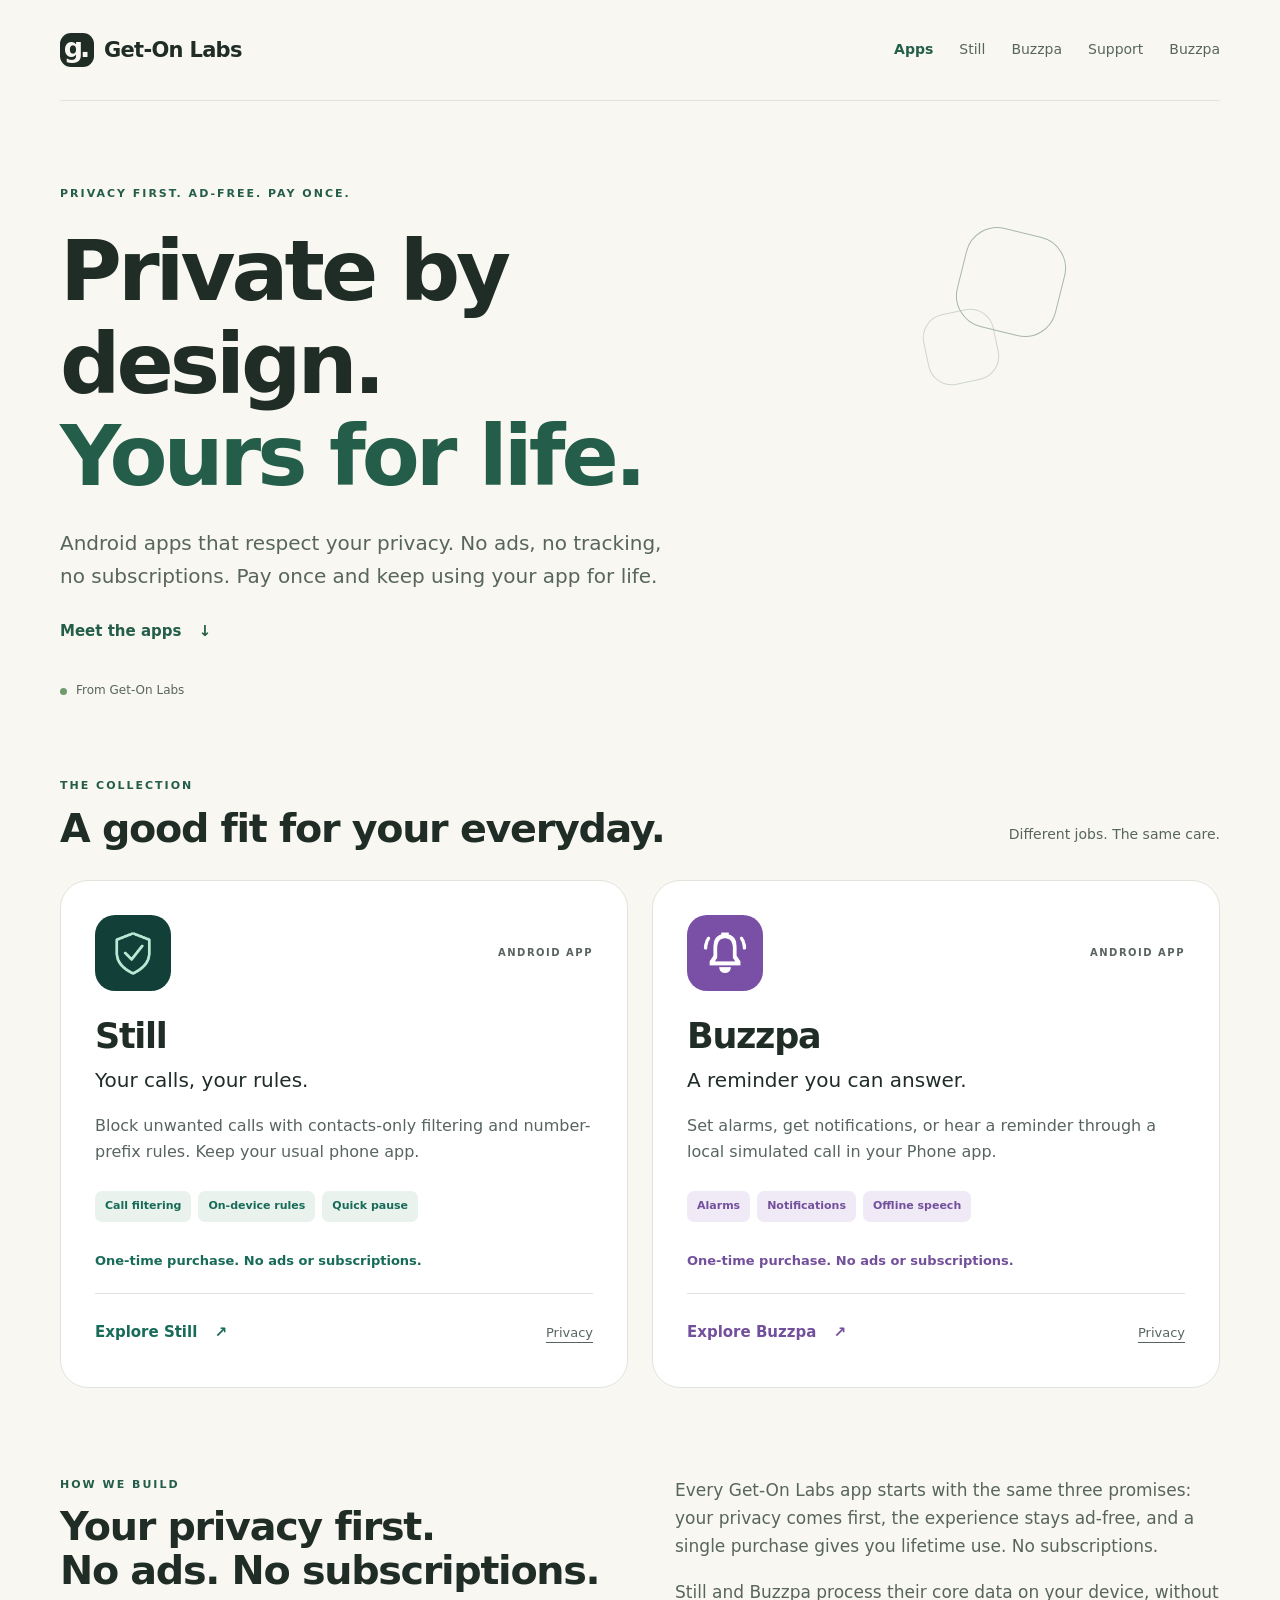
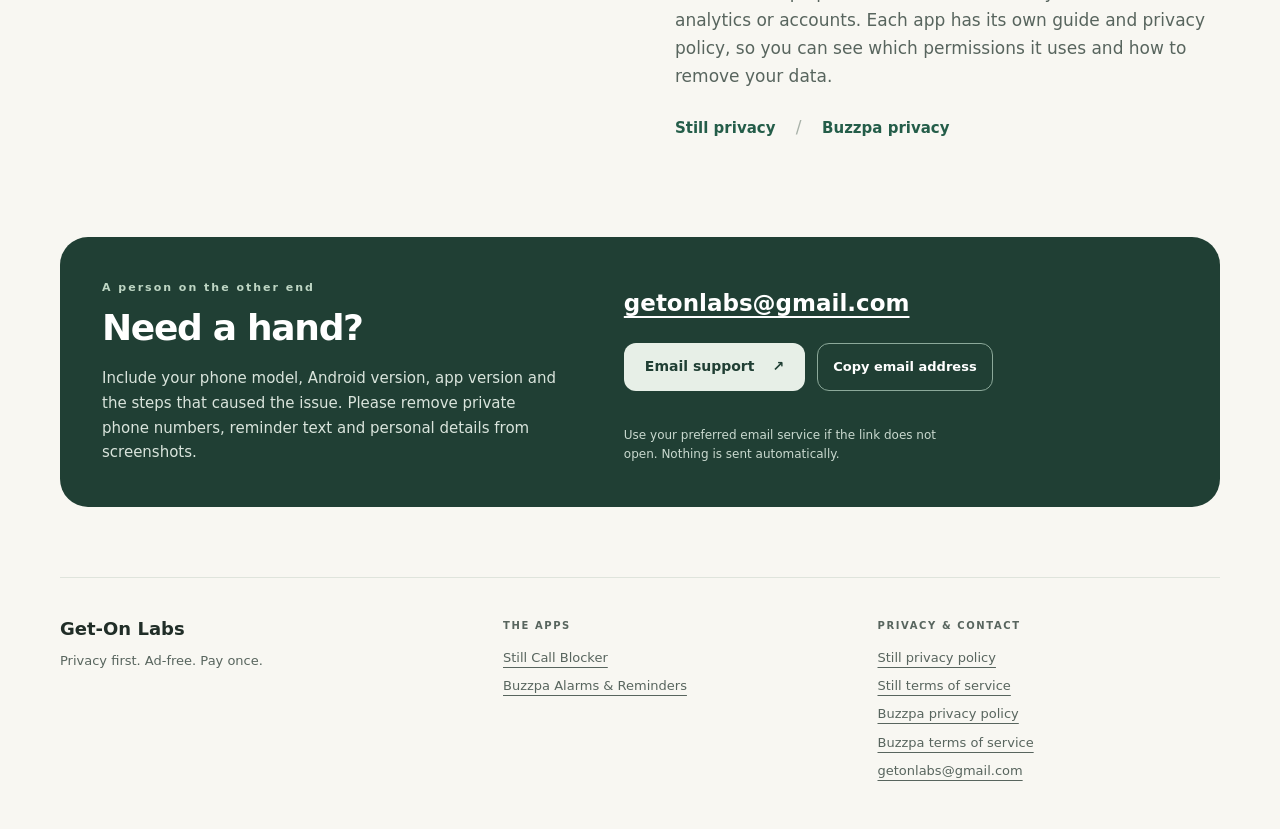
==== commit 33765803: "Add app terms of service pages" ====
--- a/index.html
+++ b/index.html
@@ -5,8 +5,8 @@
 <link rel="icon" href="/assets/labs-mark.svg" type="image/svg+xml"><link rel="stylesheet" href="/assets/portfolio.css">
 <script type="application/ld+json">{"@context": "https://schema.org", "@graph": [{"@type": "Organization", "@id": "https://folvi.dpdns.org/#organization", "name": "Get-On Labs", "url": "https://folvi.dpdns.org/", "email": "getonlabs@gmail.com"}, {"@type": "WebSite", "@id": "https://folvi.dpdns.org/#website", "name": "Get-On Labs", "url": "https://folvi.dpdns.org/", "publisher": {"@id": "https://folvi.dpdns.org/#organization"}}]}</script><script defer src="/assets/site.js"></script></head>
 <body data-app="labs"><a class="skip" href="#main">Skip to content</a><div class="wrap">
-<header class="header"><a class="brand" href="/" aria-label="Get-On Labs home"><span class="brand-mark" aria-hidden="true">g.</span>Get-On Labs</a><nav aria-label="Main navigation"><a href="/#apps" aria-current="page">Apps</a><a href="/still/">Still</a><a href="/buzzpa/">Buzzpa</a><a href="/#support">Support</a></nav></header>
+<header class="header"><a class="brand" href="/" aria-label="Get-On Labs home"><span class="brand-mark" aria-hidden="true">g.</span>Get-On Labs</a><nav aria-label="Main navigation"><a href="/#apps" aria-current="page">Apps</a><a href="/still/">Still</a><a href="/buzzpa/">Buzzpa</a><a href="/#support">Support</a><a href="buzzpa/">Buzzpa</a></nav></header>
 <main id="main"><section class="home-hero"><div class="eyebrow">PRIVACY FIRST. AD-FREE. PAY ONCE.</div><h1>Private by design.<br><span>Yours for life.</span></h1><p class="lead">Android apps that respect your privacy. No ads, no tracking, no subscriptions. Pay once and keep using your app for life.</p><a class="text-link" href="#apps">Meet the apps <span aria-hidden="true">↓</span></a><div class="hero-note"><span class="dot" aria-hidden="true"></span>From Get-On Labs</div></section>
 <section class="apps-section" id="apps" aria-labelledby="apps-title"><div class="section-heading"><div><span class="eyebrow">THE COLLECTION</span><h2 id="apps-title">A good fit for your everyday.</h2></div><p>Different jobs. The same care.</p></div><div class="app-grid"><article class="app-card still"><div class="app-card-top"><img src="/assets/still-icon.png" width="76" height="76" alt=""><span class="app-platform">ANDROID APP</span></div><h3>Still</h3><p class="app-subtitle">Your calls, your rules.</p><p>Block unwanted calls with contacts-only filtering and number-prefix rules. Keep your usual phone app.</p><ul class="tags" aria-label="Features"><li>Call filtering</li><li>On-device rules</li><li>Quick pause</li></ul><p class="purchase-note">One-time purchase. No ads or subscriptions.</p><div class="app-card-links"><a class="text-link" href="/still/">Explore Still <span aria-hidden="true">↗</span></a><a href="/still/privacy-policy.html">Privacy</a></div></article><article class="app-card buzzpa"><div class="app-card-top"><img src="/assets/buzzpa-icon.png" width="76" height="76" alt=""><span class="app-platform">ANDROID APP</span></div><h3>Buzzpa</h3><p class="app-subtitle">A reminder you can answer.</p><p>Set alarms, get notifications, or hear a reminder through a local simulated call in your Phone app.</p><ul class="tags" aria-label="Features"><li>Alarms</li><li>Notifications</li><li>Offline speech</li></ul><p class="purchase-note">One-time purchase. No ads or subscriptions.</p><div class="app-card-links"><a class="text-link" href="/buzzpa/">Explore Buzzpa <span aria-hidden="true">↗</span></a><a href="/buzzpa/privacy-policy.html">Privacy</a></div></article></div></section><section class="about" id="about"><div><span class="eyebrow">HOW WE BUILD</span><h2>Your privacy first.<br>No ads. No subscriptions.</h2></div><div><p>Every Get-On Labs app starts with the same three promises: your privacy comes first, the experience stays ad-free, and a single purchase gives you lifetime use. No subscriptions.</p><p>Still and Buzzpa process their core data on your device, without analytics or accounts. Each app has its own guide and privacy policy, so you can see which permissions it uses and how to remove your data.</p><a class="text-link" href="/still/privacy-policy.html">Still privacy</a><span class="link-divider" aria-hidden="true"> / </span><a class="text-link" href="/buzzpa/privacy-policy.html">Buzzpa privacy</a></div></section><section class="support" id="support" aria-labelledby="support-title"><div><span class="eyebrow">A person on the other end</span><h2 id="support-title">Need a hand?</h2><p>Include your phone model, Android version, app version and the steps that caused the issue. Please remove private phone numbers, reminder text and personal details from screenshots.</p></div><div class="support-contact"><a class="email" href="mailto:getonlabs@gmail.com?subject=Get-On%20Labs%20support">getonlabs@gmail.com</a><div class="actions"><a class="button light" href="mailto:getonlabs@gmail.com?subject=Get-On%20Labs%20support">Email support <span aria-hidden="true">↗</span></a><button class="button ghost" type="button" data-copy-email>Copy email address</button></div><p class="email-status" role="status" aria-live="polite"></p><small>Use your preferred email service if the link does not open. Nothing is sent automatically.</small></div></section></main>
-<footer class="footer"><div><a class="footer-brand" href="/">Get-On Labs</a><p>Privacy first. Ad-free. Pay once.</p></div><div><span class="footer-label">THE APPS</span><a href="/still/">Still Call Blocker</a><a href="/buzzpa/">Buzzpa Alarms &amp; Reminders</a></div><div><span class="footer-label">PRIVACY &amp; CONTACT</span><a href="/still/privacy-policy.html">Still privacy policy</a><a href="/buzzpa/privacy-policy.html">Buzzpa privacy policy</a><a href="mailto:getonlabs@gmail.com">getonlabs@gmail.com</a></div></footer>
+<footer class="footer"><div><a class="footer-brand" href="/">Get-On Labs</a><p>Privacy first. Ad-free. Pay once.</p></div><div><span class="footer-label">THE APPS</span><a href="/still/">Still Call Blocker</a><a href="/buzzpa/">Buzzpa Alarms &amp; Reminders</a></div><div><span class="footer-label">PRIVACY &amp; CONTACT</span><a href="/still/privacy-policy.html">Still privacy policy</a><a href="/still/terms-of-service.html">Still terms of service</a><a href="/buzzpa/privacy-policy.html">Buzzpa privacy policy</a><a href="/buzzpa/terms-of-service.html">Buzzpa terms of service</a><a href="mailto:getonlabs@gmail.com">getonlabs@gmail.com</a></div></footer>
 </div></body></html>
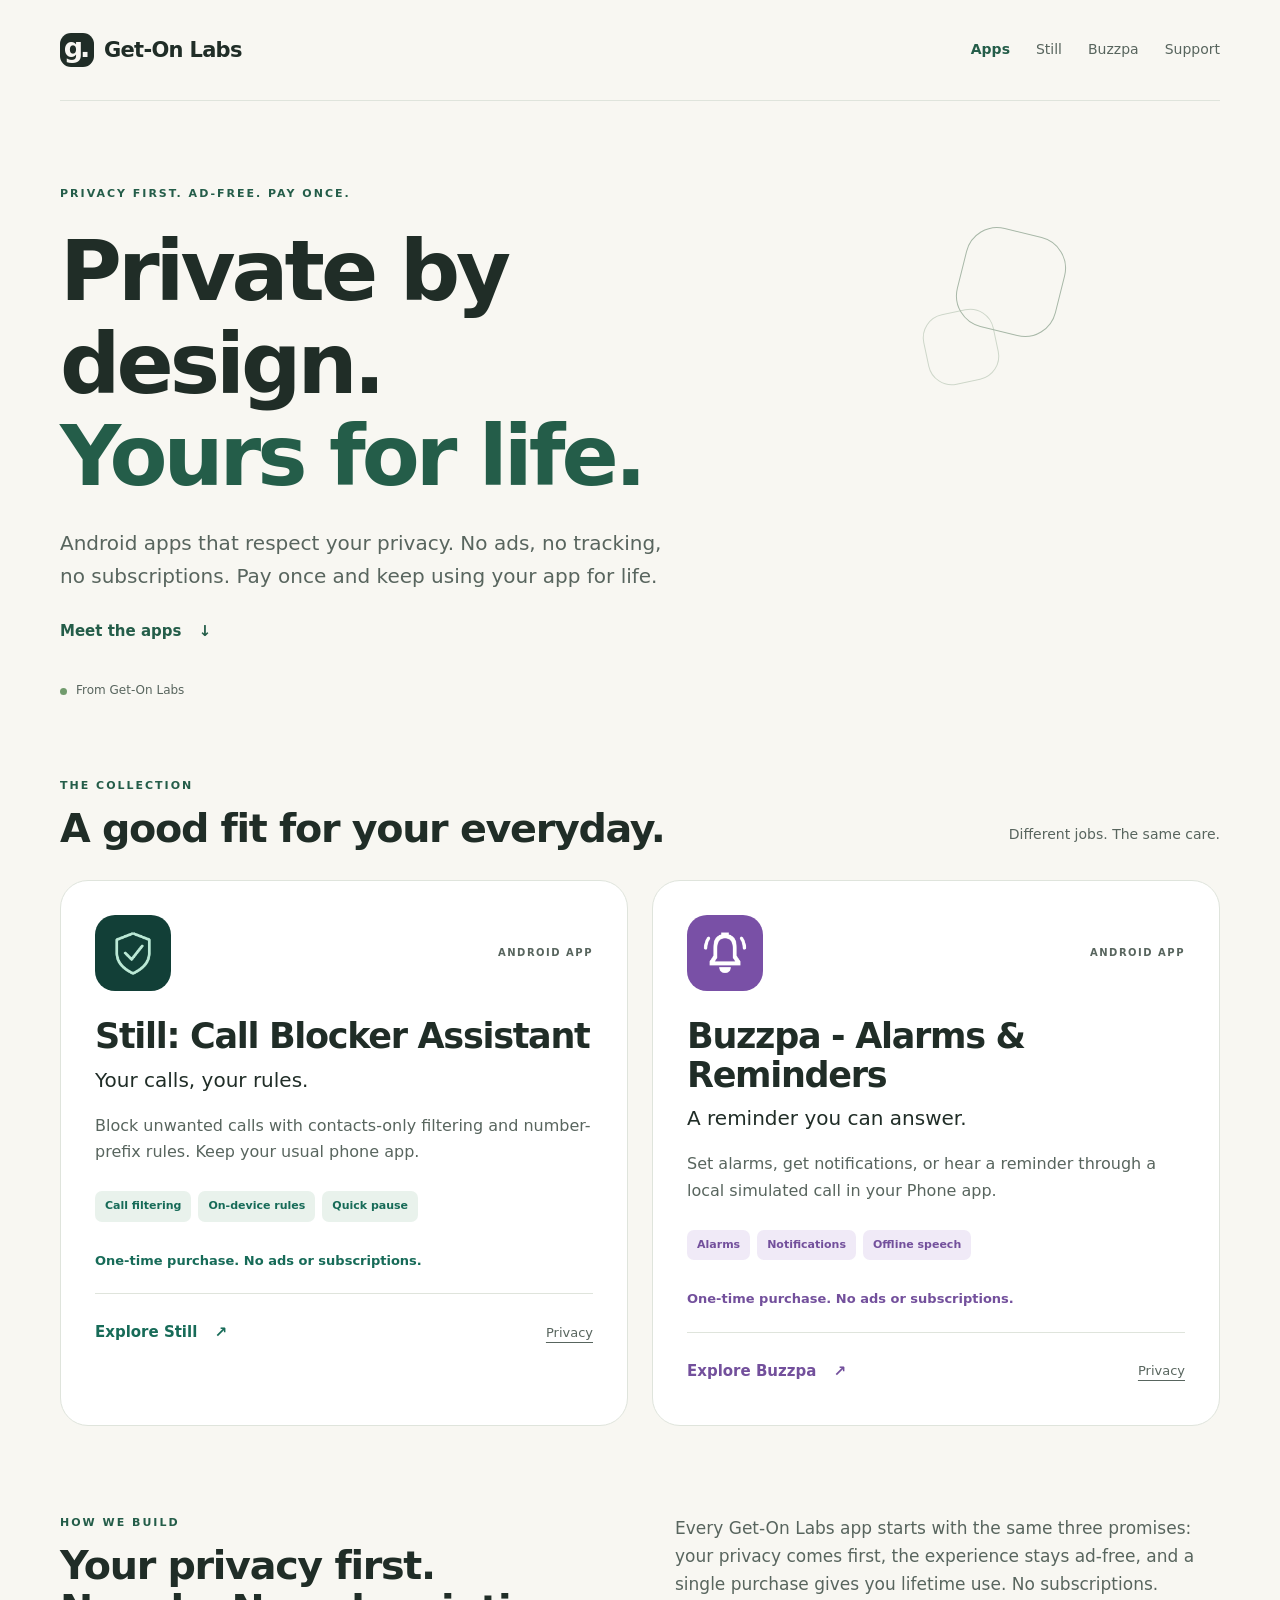
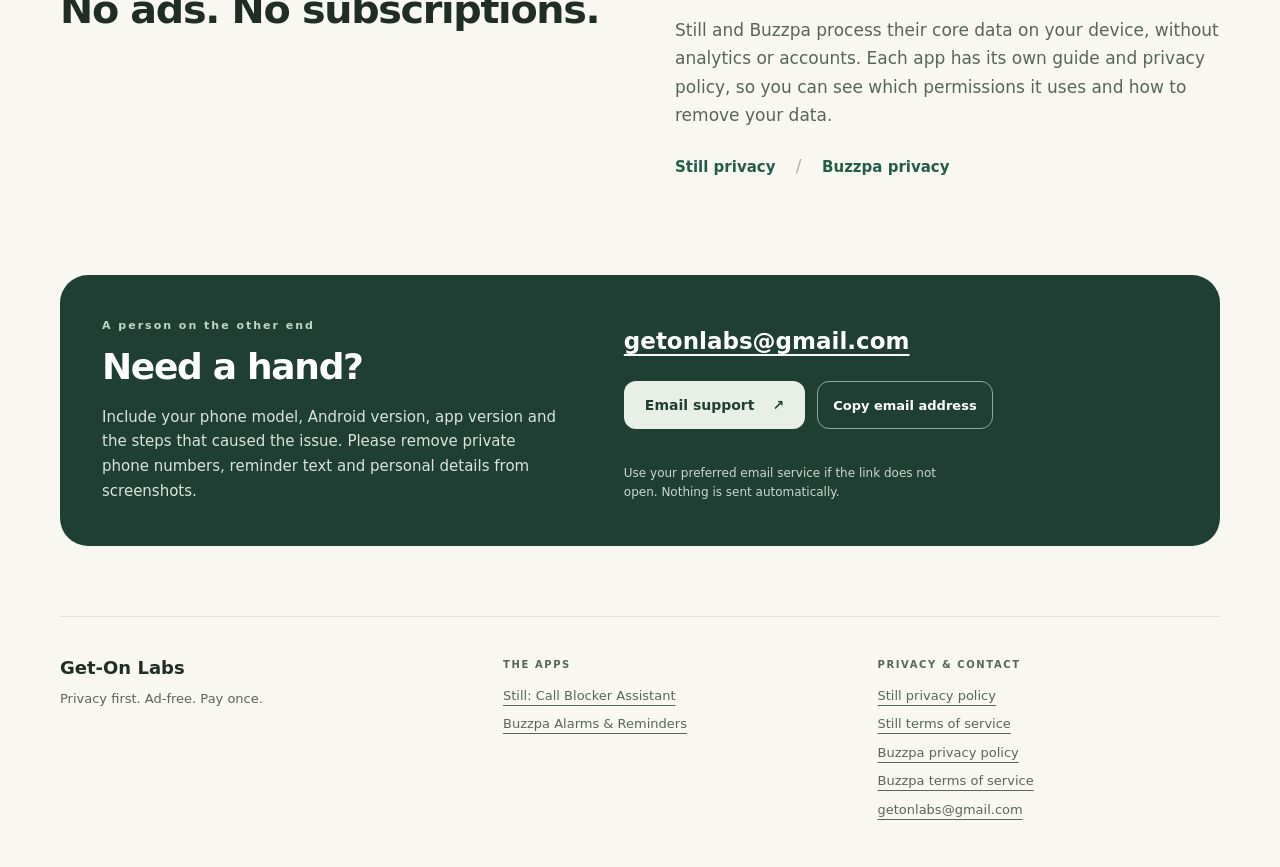
==== commit 8df3c516: "Improve SEO and app discovery across Get-On Labs website" ====
--- a/index.html
+++ b/index.html
@@ -1,12 +1,11 @@
 <!doctype html>
 <html lang="en"><head><meta charset="utf-8"><meta name="viewport" content="width=device-width,initial-scale=1">
-<title>Get-On Labs | Private, Ad-Free Android Apps</title><meta name="description" content="Privacy-first Android apps from Get-On Labs. Discover Still Call Blocker and Buzzpa. No ads or subscriptions. Pay once for lifetime use."><link rel="canonical" href="https://folvi.dpdns.org/">
-<meta property="og:type" content="website"><meta property="og:site_name" content="Get-On Labs"><meta property="og:title" content="Get-On Labs | Private, Ad-Free Android Apps"><meta property="og:description" content="Privacy-first Android apps from Get-On Labs. Discover Still Call Blocker and Buzzpa. No ads or subscriptions. Pay once for lifetime use."><meta property="og:url" content="https://folvi.dpdns.org/"><meta name="twitter:card" content="summary"><meta name="theme-color" content="#f8f7f2">
+<title>Get-On Labs | Private, Ad-Free Android Apps</title><meta name="description" content="Privacy-first Android apps from Get-On Labs: Still Call Blocker Assistant and Buzzpa Alarms &amp; Reminders. No ads or subscriptions. Pay once for lifetime use."><link rel="canonical" href="https://folvi.dpdns.org/"><meta property="og:type" content="website"><meta property="og:site_name" content="Get-On Labs"><meta property="og:title" content="Get-On Labs | Private, Ad-Free Android Apps"><meta property="og:description" content="Privacy-first Android apps from Get-On Labs: Still Call Blocker Assistant and Buzzpa Alarms &amp; Reminders. No ads or subscriptions. Pay once for lifetime use."><meta property="og:url" content="https://folvi.dpdns.org/"><meta name="twitter:card" content="summary"><meta name="twitter:title" content="Get-On Labs | Private, Ad-Free Android Apps"><meta name="twitter:description" content="Privacy-first Android apps from Get-On Labs: Still Call Blocker Assistant and Buzzpa Alarms &amp; Reminders. No ads or subscriptions. Pay once for lifetime use."><meta name="theme-color" content="#f8f7f2">
 <link rel="icon" href="/assets/labs-mark.svg" type="image/svg+xml"><link rel="stylesheet" href="/assets/portfolio.css">
-<script type="application/ld+json">{"@context": "https://schema.org", "@graph": [{"@type": "Organization", "@id": "https://folvi.dpdns.org/#organization", "name": "Get-On Labs", "url": "https://folvi.dpdns.org/", "email": "getonlabs@gmail.com"}, {"@type": "WebSite", "@id": "https://folvi.dpdns.org/#website", "name": "Get-On Labs", "url": "https://folvi.dpdns.org/", "publisher": {"@id": "https://folvi.dpdns.org/#organization"}}]}</script><script defer src="/assets/site.js"></script></head>
+<script type="application/ld+json">{"@context":"https://schema.org","@graph":[{"@type":"Organization","@id":"https://folvi.dpdns.org/#organization","name":"Get-On Labs","url":"https://folvi.dpdns.org/","email":"getonlabs@gmail.com","logo":"https://folvi.dpdns.org/assets/labs-mark.svg","sameAs":"https://play.google.com/store/apps/developer?id=Get-On+Labs"},{"@type":"WebSite","@id":"https://folvi.dpdns.org/#website","name":"Get-On Labs","url":"https://folvi.dpdns.org/","publisher":{"@id":"https://folvi.dpdns.org/#organization"}},{"@type":"ItemList","@id":"https://folvi.dpdns.org/#apps","name":"Get-On Labs Android apps","itemListElement":[{"@type":"ListItem","position":1,"name":"Still: Call Blocker Assistant","url":"https://folvi.dpdns.org/still/"},{"@type":"ListItem","position":2,"name":"Buzzpa - Alarms & Reminders","url":"https://folvi.dpdns.org/buzzpa/"}]}]}</script><script defer src="/assets/site.js"></script></head>
 <body data-app="labs"><a class="skip" href="#main">Skip to content</a><div class="wrap">
-<header class="header"><a class="brand" href="/" aria-label="Get-On Labs home"><span class="brand-mark" aria-hidden="true">g.</span>Get-On Labs</a><nav aria-label="Main navigation"><a href="/#apps" aria-current="page">Apps</a><a href="/still/">Still</a><a href="/buzzpa/">Buzzpa</a><a href="/#support">Support</a><a href="buzzpa/">Buzzpa</a></nav></header>
+<header class="header"><a class="brand" href="/" aria-label="Get-On Labs home"><span class="brand-mark" aria-hidden="true">g.</span>Get-On Labs</a><nav aria-label="Main navigation"><a href="/#apps" aria-current="page">Apps</a><a href="/still/">Still</a><a href="/buzzpa/">Buzzpa</a><a href="/#support">Support</a></nav></header>
 <main id="main"><section class="home-hero"><div class="eyebrow">PRIVACY FIRST. AD-FREE. PAY ONCE.</div><h1>Private by design.<br><span>Yours for life.</span></h1><p class="lead">Android apps that respect your privacy. No ads, no tracking, no subscriptions. Pay once and keep using your app for life.</p><a class="text-link" href="#apps">Meet the apps <span aria-hidden="true">↓</span></a><div class="hero-note"><span class="dot" aria-hidden="true"></span>From Get-On Labs</div></section>
-<section class="apps-section" id="apps" aria-labelledby="apps-title"><div class="section-heading"><div><span class="eyebrow">THE COLLECTION</span><h2 id="apps-title">A good fit for your everyday.</h2></div><p>Different jobs. The same care.</p></div><div class="app-grid"><article class="app-card still"><div class="app-card-top"><img src="/assets/still-icon.png" width="76" height="76" alt=""><span class="app-platform">ANDROID APP</span></div><h3>Still</h3><p class="app-subtitle">Your calls, your rules.</p><p>Block unwanted calls with contacts-only filtering and number-prefix rules. Keep your usual phone app.</p><ul class="tags" aria-label="Features"><li>Call filtering</li><li>On-device rules</li><li>Quick pause</li></ul><p class="purchase-note">One-time purchase. No ads or subscriptions.</p><div class="app-card-links"><a class="text-link" href="/still/">Explore Still <span aria-hidden="true">↗</span></a><a href="/still/privacy-policy.html">Privacy</a></div></article><article class="app-card buzzpa"><div class="app-card-top"><img src="/assets/buzzpa-icon.png" width="76" height="76" alt=""><span class="app-platform">ANDROID APP</span></div><h3>Buzzpa</h3><p class="app-subtitle">A reminder you can answer.</p><p>Set alarms, get notifications, or hear a reminder through a local simulated call in your Phone app.</p><ul class="tags" aria-label="Features"><li>Alarms</li><li>Notifications</li><li>Offline speech</li></ul><p class="purchase-note">One-time purchase. No ads or subscriptions.</p><div class="app-card-links"><a class="text-link" href="/buzzpa/">Explore Buzzpa <span aria-hidden="true">↗</span></a><a href="/buzzpa/privacy-policy.html">Privacy</a></div></article></div></section><section class="about" id="about"><div><span class="eyebrow">HOW WE BUILD</span><h2>Your privacy first.<br>No ads. No subscriptions.</h2></div><div><p>Every Get-On Labs app starts with the same three promises: your privacy comes first, the experience stays ad-free, and a single purchase gives you lifetime use. No subscriptions.</p><p>Still and Buzzpa process their core data on your device, without analytics or accounts. Each app has its own guide and privacy policy, so you can see which permissions it uses and how to remove your data.</p><a class="text-link" href="/still/privacy-policy.html">Still privacy</a><span class="link-divider" aria-hidden="true"> / </span><a class="text-link" href="/buzzpa/privacy-policy.html">Buzzpa privacy</a></div></section><section class="support" id="support" aria-labelledby="support-title"><div><span class="eyebrow">A person on the other end</span><h2 id="support-title">Need a hand?</h2><p>Include your phone model, Android version, app version and the steps that caused the issue. Please remove private phone numbers, reminder text and personal details from screenshots.</p></div><div class="support-contact"><a class="email" href="mailto:getonlabs@gmail.com?subject=Get-On%20Labs%20support">getonlabs@gmail.com</a><div class="actions"><a class="button light" href="mailto:getonlabs@gmail.com?subject=Get-On%20Labs%20support">Email support <span aria-hidden="true">↗</span></a><button class="button ghost" type="button" data-copy-email>Copy email address</button></div><p class="email-status" role="status" aria-live="polite"></p><small>Use your preferred email service if the link does not open. Nothing is sent automatically.</small></div></section></main>
-<footer class="footer"><div><a class="footer-brand" href="/">Get-On Labs</a><p>Privacy first. Ad-free. Pay once.</p></div><div><span class="footer-label">THE APPS</span><a href="/still/">Still Call Blocker</a><a href="/buzzpa/">Buzzpa Alarms &amp; Reminders</a></div><div><span class="footer-label">PRIVACY &amp; CONTACT</span><a href="/still/privacy-policy.html">Still privacy policy</a><a href="/still/terms-of-service.html">Still terms of service</a><a href="/buzzpa/privacy-policy.html">Buzzpa privacy policy</a><a href="/buzzpa/terms-of-service.html">Buzzpa terms of service</a><a href="mailto:getonlabs@gmail.com">getonlabs@gmail.com</a></div></footer>
+<section class="apps-section" id="apps" aria-labelledby="apps-title"><div class="section-heading"><div><span class="eyebrow">THE COLLECTION</span><h2 id="apps-title">A good fit for your everyday.</h2></div><p>Different jobs. The same care.</p></div><div class="app-grid"><article class="app-card still"><div class="app-card-top"><img src="/assets/still-icon.png" width="76" height="76" alt=""><span class="app-platform">ANDROID APP</span></div><h3>Still: Call Blocker Assistant</h3><p class="app-subtitle">Your calls, your rules.</p><p>Block unwanted calls with contacts-only filtering and number-prefix rules. Keep your usual phone app.</p><ul class="tags" aria-label="Features"><li>Call filtering</li><li>On-device rules</li><li>Quick pause</li></ul><p class="purchase-note">One-time purchase. No ads or subscriptions.</p><div class="app-card-links"><a class="text-link" href="/still/">Explore Still <span aria-hidden="true">↗</span></a><a href="/still/privacy-policy.html">Privacy</a></div></article><article class="app-card buzzpa"><div class="app-card-top"><img src="/assets/buzzpa-icon.png" width="76" height="76" alt=""><span class="app-platform">ANDROID APP</span></div><h3>Buzzpa - Alarms &amp; Reminders</h3><p class="app-subtitle">A reminder you can answer.</p><p>Set alarms, get notifications, or hear a reminder through a local simulated call in your Phone app.</p><ul class="tags" aria-label="Features"><li>Alarms</li><li>Notifications</li><li>Offline speech</li></ul><p class="purchase-note">One-time purchase. No ads or subscriptions.</p><div class="app-card-links"><a class="text-link" href="/buzzpa/">Explore Buzzpa <span aria-hidden="true">↗</span></a><a href="/buzzpa/privacy-policy.html">Privacy</a></div></article></div></section><section class="about" id="about"><div><span class="eyebrow">HOW WE BUILD</span><h2>Your privacy first.<br>No ads. No subscriptions.</h2></div><div><p>Every Get-On Labs app starts with the same three promises: your privacy comes first, the experience stays ad-free, and a single purchase gives you lifetime use. No subscriptions.</p><p>Still and Buzzpa process their core data on your device, without analytics or accounts. Each app has its own guide and privacy policy, so you can see which permissions it uses and how to remove your data.</p><a class="text-link" href="/still/privacy-policy.html">Still privacy</a><span class="link-divider" aria-hidden="true"> / </span><a class="text-link" href="/buzzpa/privacy-policy.html">Buzzpa privacy</a></div></section><section class="support" id="support" aria-labelledby="support-title"><div><span class="eyebrow">A person on the other end</span><h2 id="support-title">Need a hand?</h2><p>Include your phone model, Android version, app version and the steps that caused the issue. Please remove private phone numbers, reminder text and personal details from screenshots.</p></div><div class="support-contact"><a class="email" href="mailto:getonlabs@gmail.com?subject=Get-On%20Labs%20support">getonlabs@gmail.com</a><div class="actions"><a class="button light" href="mailto:getonlabs@gmail.com?subject=Get-On%20Labs%20support">Email support <span aria-hidden="true">↗</span></a><button class="button ghost" type="button" data-copy-email>Copy email address</button></div><p class="email-status" role="status" aria-live="polite"></p><small>Use your preferred email service if the link does not open. Nothing is sent automatically.</small></div></section></main>
+<footer class="footer"><div><a class="footer-brand" href="/">Get-On Labs</a><p>Privacy first. Ad-free. Pay once.</p></div><div><span class="footer-label">THE APPS</span><a href="/still/">Still: Call Blocker Assistant</a><a href="/buzzpa/">Buzzpa Alarms &amp; Reminders</a></div><div><span class="footer-label">PRIVACY &amp; CONTACT</span><a href="/still/privacy-policy.html">Still privacy policy</a><a href="/still/terms-of-service.html">Still terms of service</a><a href="/buzzpa/privacy-policy.html">Buzzpa privacy policy</a><a href="/buzzpa/terms-of-service.html">Buzzpa terms of service</a><a href="mailto:getonlabs@gmail.com">getonlabs@gmail.com</a></div></footer>
 </div></body></html>
--- a/assets/portfolio.css
+++ b/assets/portfolio.css
@@ -5,3 +5,9 @@
 @media(prefers-reduced-motion:reduce){html{scroll-behavior:auto}}
 
 .purchase-note{font-size:14px;font-weight:650;color:var(--accent);margin:16px 0 0}.app-card .purchase-note{font-size:13px;color:var(--accent);margin:0 0 22px;font-weight:650}
+
+.app-carousel{max-width:400px;padding:14px 14px 18px;overflow:hidden}.carousel-viewport{overflow-x:auto;scroll-snap-type:x mandatory;scroll-behavior:smooth;border-radius:20px;background:#dfe9e2;overscroll-behavior-x:contain;scrollbar-width:none}.carousel-viewport::-webkit-scrollbar{display:none}.carousel-track{display:flex}.carousel-slide{flex:0 0 100%;scroll-snap-align:start;scroll-snap-stop:always;display:grid;place-items:center}.app-carousel .carousel-slide img{width:100%;max-width:none;max-height:460px;aspect-ratio:9/20;object-fit:cover;object-position:top;border-radius:20px;margin:0}.carousel-controls{display:grid;grid-template-columns:44px 1fr 44px;align-items:center;gap:10px;margin-top:13px}.carousel-arrow{width:44px;height:44px;border:1px solid #c8d5cd;border-radius:13px;background:rgba(255,255,255,.72);color:var(--accent);font-size:21px;line-height:1}.carousel-arrow:hover{background:#fff}.carousel-position{text-align:center;color:var(--muted);font-size:12px;font-variant-numeric:tabular-nums}.carousel-dots{display:flex;justify-content:center;gap:7px;margin-top:10px}.carousel-dots button{width:8px;height:8px;padding:0;border:0;border-radius:50%;background:#b9c7bf;transition:width .2s ease,background .2s ease}.carousel-dots button[aria-current=true]{width:22px;border-radius:8px;background:var(--accent)}.app-carousel figcaption{margin-top:10px;min-height:20px}.app-carousel:focus-within{box-shadow:0 24px 45px -32px #183c2c55,0 0 0 2px #176b5826}
+
+@media(max-width:900px){.app-carousel .carousel-slide img{max-height:410px}}
+@media(max-width:650px){.app-carousel{max-width:360px;padding:12px 12px 16px}.app-carousel .carousel-slide img{max-height:430px}.carousel-controls{margin-top:10px}}
+@media(prefers-reduced-motion:reduce){.carousel-viewport{scroll-behavior:auto}.carousel-dots button{transition:none}}
